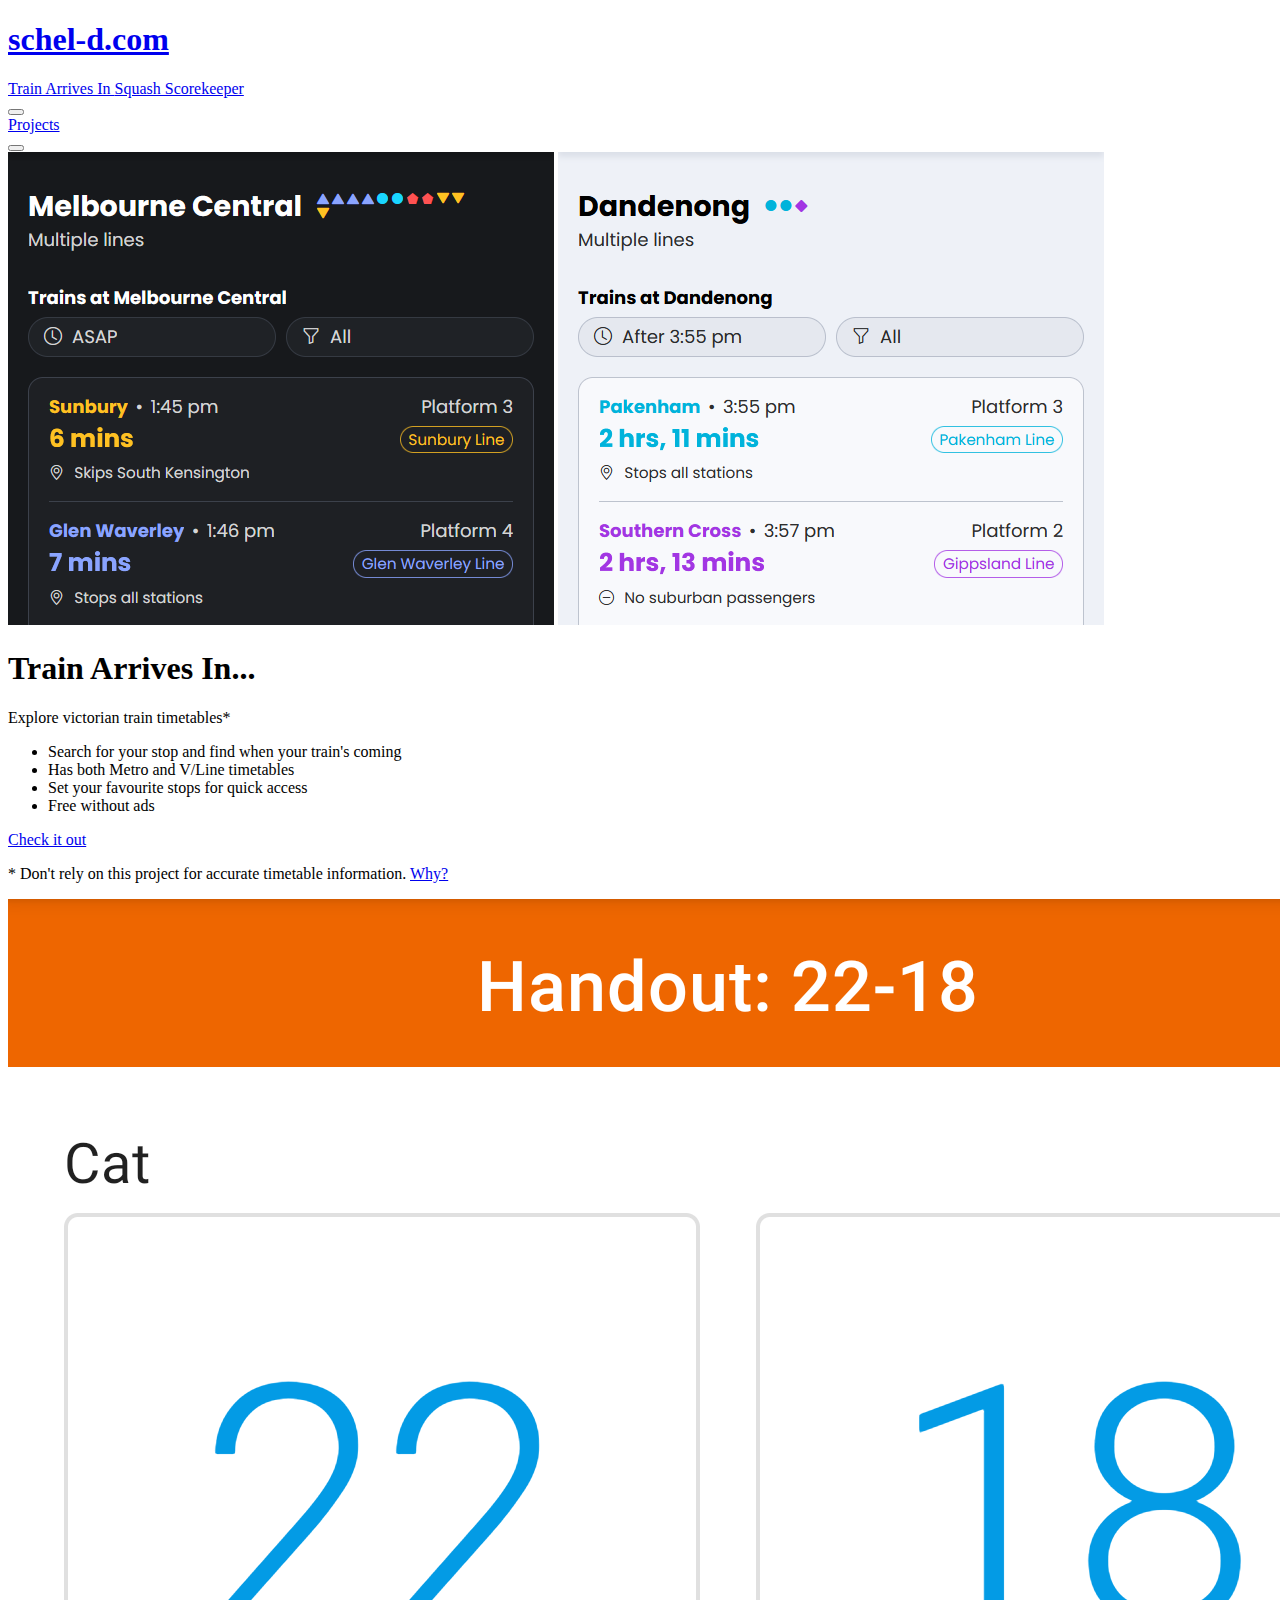
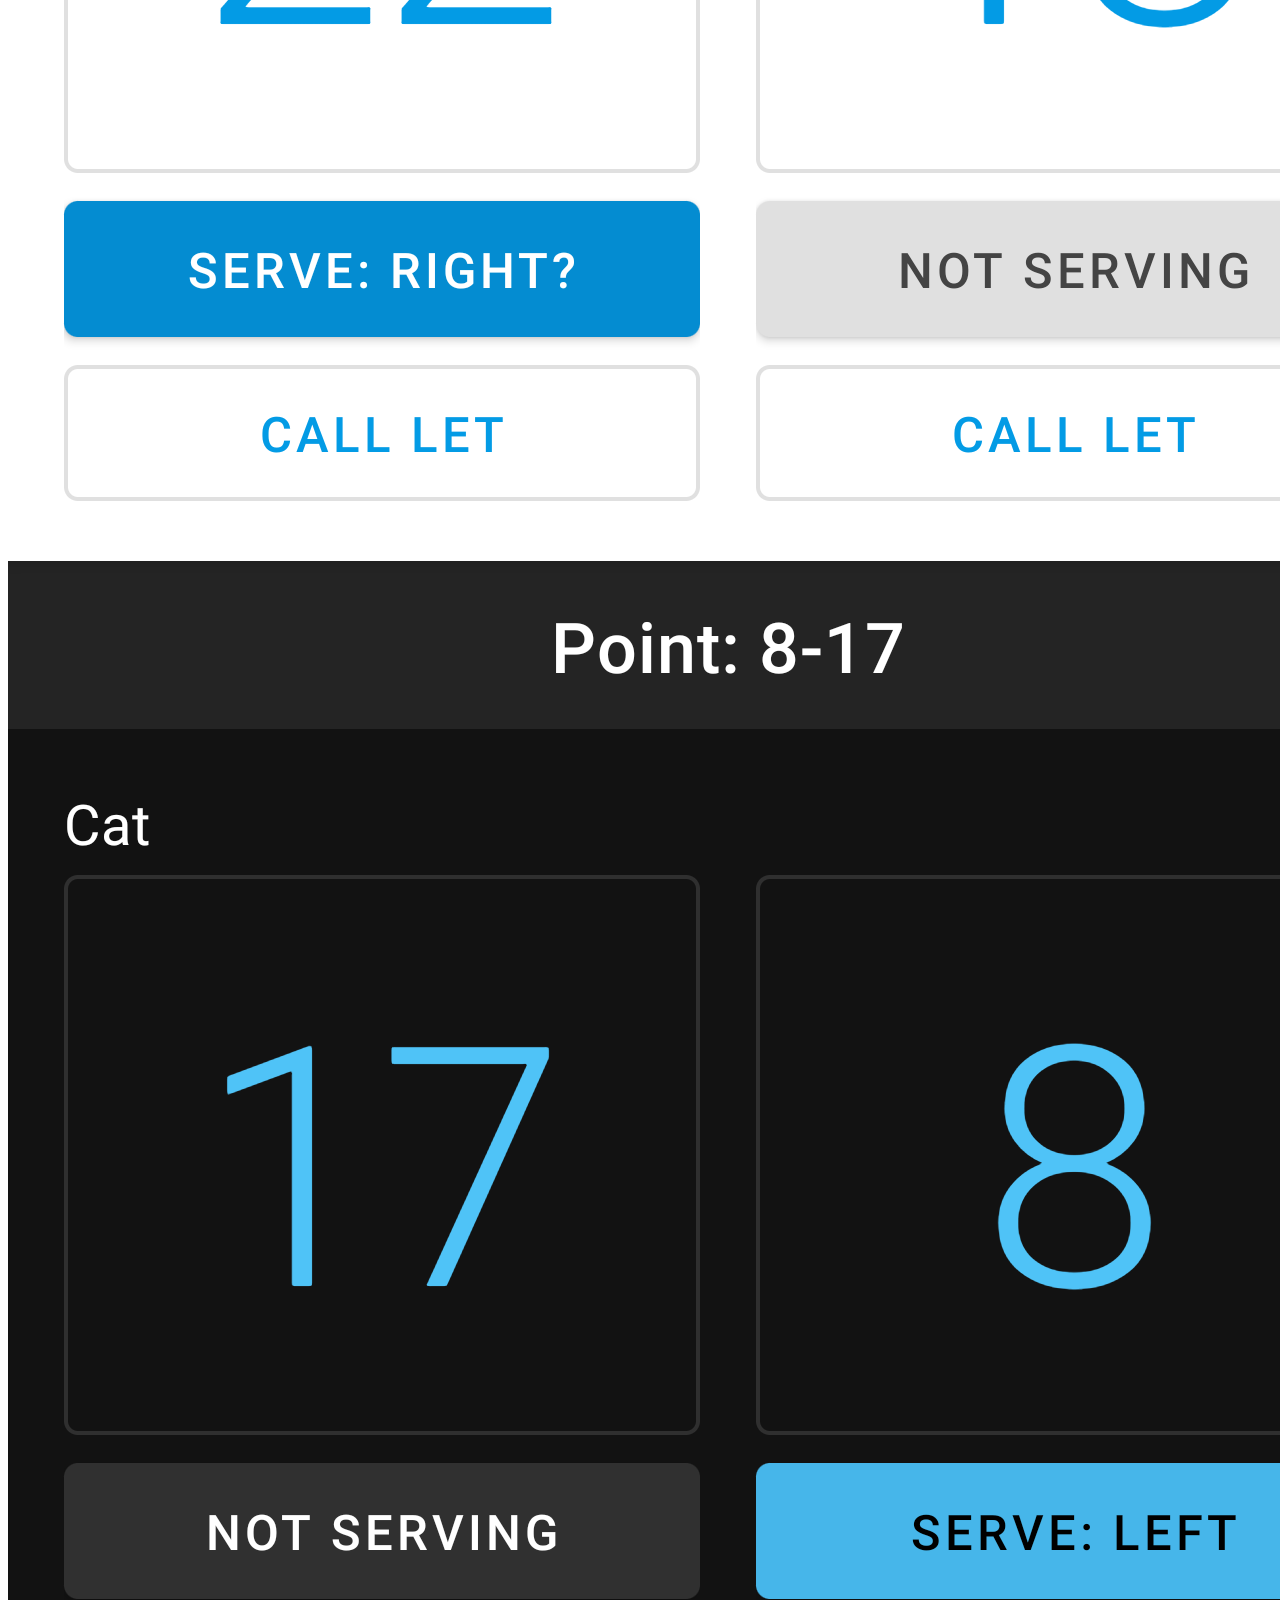
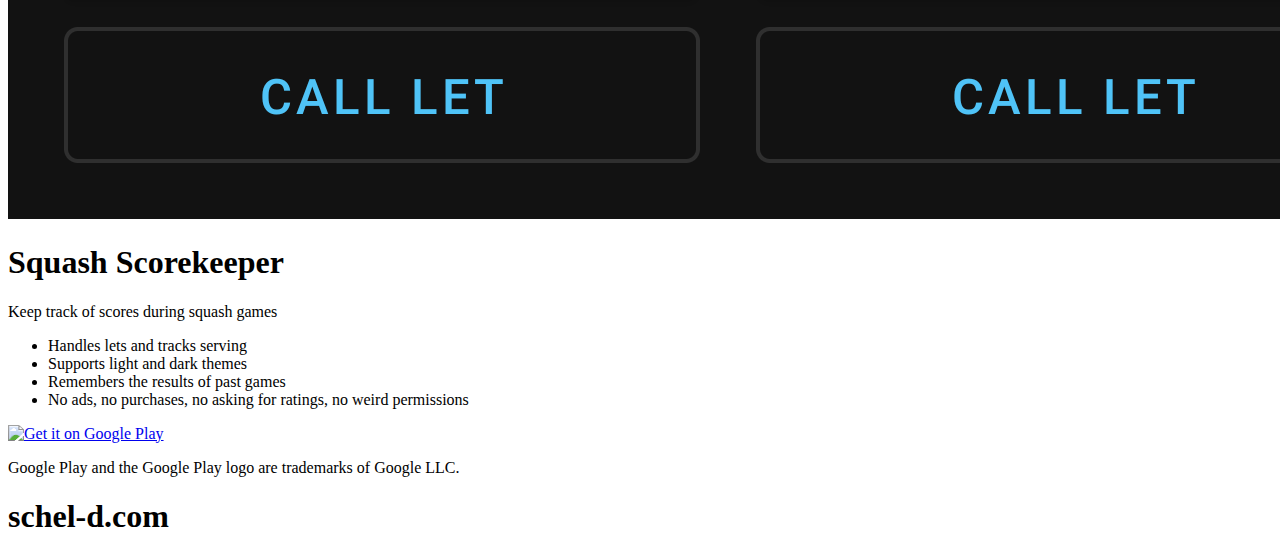
==== index.html @ e8684913 "update meta" ====
<!DOCTYPE html>
<html lang="en">
	<head>
		<meta charset="UTF-8">
		<meta http-equiv="X-UA-Compatible" content="IE=edge">
		<meta name="viewport" content="width=device-width, initial-scale=1.0">
		<title>Home (schel-d)</title>
		<meta name="description" content="My personal projects.">
		<link rel="shortcut icon" href="favicon.ico?" type="image/x-icon">
		<link rel="stylesheet" href="css/index.css">
		<script src="https://code.iconify.design/2/2.1.2/iconify.min.js"></script>
	</head>
	<body>
		<nav class="dark level3 page-centerer">
			<div class="page-centered" id="nav-main">
				<a id="nav-title" href="/">
					<h1>schel-d.com</h1>
				</a>
				<div id="nav-main-large">
					<a href="https://trainarrives.in/" class="nav-link">
						Train Arrives In
					</a>
					<a href="https://play.google.com/store/apps/details?id=com.schel_d.squash&amp;amp;hl=en_US&amp;amp;gl=US&amp;amp;pcampaignid=pcampaignidMKT-Other-global-all-co-prtnr-py-PartBadge-Mar2515-1" class="nav-link">
						Squash Scorekeeper
					</a>
					<!-- <a href="/timetabler" class="nav-link">
						Timetabler
					</a> -->
					<div class="flex-grow"></div>
					<button onclick="window.location.href = 'https:\/\/github.com/schel-d'" class="icon-button nav-link">
						<span class="iconify" data-icon="uil:github"></span>
					</a>
				</div>
				<div id="nav-main-small">
					<a href="/" class="nav-link">
						Projects
					</a>
					<div class="flex-grow"></div>
					<button onclick="window.location.href = 'https:\/\/github.com/schel-d'" class="icon-button nav-link">
						<span class="iconify" data-icon="uil:github"></span>
					</a>
				</div>
			</div>
		</nav>
		<main>
			<section class="dark level1 page-centerer">
				<div class="page-centered project">
					<div class="project-hero">
						<img src="img/melbpt_banner_1.png" alt="Train Arrives In Screenshot">
						<img src="img/melbpt_banner_2.png" alt="Train Arrives In Screenshot">
					</div>
					<h1>Train Arrives In...</h1>
					<p class="subtitle">Explore victorian train timetables*</p>
					<ul>
						<li>Search for your stop and find when your train's coming</li>
						<li>Has both Metro and V/Line timetables</li>
						<li>Set your favourite stops for quick access</li>
						<li>Free without ads</li>
					</ul>
					<div class="project-action">
						<a href="https://trainarrives.in/" class="button color-normal">Check it out</a>
					</div>
					<p class="disclaimer">
						* Don't rely on this project for accurate timetable information. <a href="https://trainarrives.in/about#data-sources">Why?</a>
					</p>
				</div>
			</section>
			<section class="light level1 page-centerer">
				<div class="page-centered project">
					<div class="project-hero">
						<img src="img/squash_banner_1.png" alt="Squash Scorekeeper Screenshot">
						<img src="img/squash_banner_2.png" alt="Squash Scorekeeper Screenshot">
					</div>
					<h1>Squash Scorekeeper</h1>
					<p class="subtitle">Keep track of scores during squash games</p>
					<ul>
						<li>Handles lets and tracks serving</li>
						<li>Supports light and dark themes</li>
						<li>Remembers the results of past games</li>
						<li>No ads, no purchases, no asking for ratings, no weird permissions</li>
					</ul>
					<div class="project-action">
						<a class="play-badge" href="https://play.google.com/store/apps/details?id=com.schel_d.squash&amp;amp;hl=en_US&amp;amp;gl=US&amp;amp;pcampaignid=pcampaignidMKT-Other-global-all-co-prtnr-py-PartBadge-Mar2515-1">
							<img alt="Get it on Google Play" src="https://play.google.com/intl/en_us/badges/static/images/badges/en_badge_web_generic.png">
						</a>
					</div>
					<p class="disclaimer">
						Google Play and the Google Play logo are trademarks of Google LLC.
					</p>
				</div>
			</section>
		</main>
		<footer class="dark level0 page-centerer">
			<div class="page-centered" id="footer-main">
				<h1>schel-d.com</h1>
			</div>
		</footer>
	</body>
</html>
---- css/index.css ----
.card {
  display: flex;
  flex-direction: column;
  align-items: center;
  text-align: center;
  justify-content: center;
}

.card.dark p, .card.dark li {
  color: #ffffffa0;
}
.card.dark h1, .card.dark h2, .card.dark h3, .card.dark h4, .card.dark h5, .card.dark h6 {
  color: #ffffff;
}
.card.dark svg.iconify {
  color: #ffffffc0;
}

.card.light p, .card.light li {
  color: #000000b0;
}
.card.light h1, .card.light h2, .card.light h3, .card.light h4, .card.light h5, .card.light h6 {
  color: #000000;
}
.card.light svg.iconify {
  color: #000000d0;
}

.card.title {
  min-height: 85vh;
  background: radial-gradient(#00000088, #000000ff), url("/img/backgroundTitle.gif");
}
.card.title h1 {
  font-size: min(15vw, 6rem);
  margin: 48px 24px 0px 24px;
  text-shadow: 0px 0px 8px #000000;
  user-select: none;
}
.card.title p.subtitle {
  font-size: 1.3rem;
  margin: 0px 16px 48px 16px;
  text-shadow: 0px 0px 8px #000000;
  user-select: none;
}

.card.project img {
  width: min(100%, 600px);
}
.card.project h1 {
  margin: 48px 24px 0px 24px;
  font-size: 1.5rem;
}
.card.project p.subtitle {
  margin: 0px 24px 0px 24px;
  font-size: 1.3rem;
}
.card.project ul {
  max-width: min(calc(100% - 64px), 600px);
  margin: 16px 24px 0px 40px;
  text-align: start;
  font-size: 1.1rem;
}
.card.project ul li {
  margin-top: 8px;
}
.card.project a.playBadge {
  margin: 16px 16px 32px 16px;
}
.card.project a.playBadge img {
  width: 200px;
}

.card.project.squashScorekeeper {
  background: #e9edf2;
}
.card.project.squashScorekeeper .row {
  display: flex;
  flex-direction: row;
  justify-content: center;
  margin: 48px 0px 0px 16px;
}
.card.project.squashScorekeeper .row img {
  width: min(calc(50% - 24px), 300px);
  margin-right: 16px;
  box-shadow: 0px 8px 16px #abb6d4;
}

.card.footer h1 {
  margin: 24px 16px 0px 16px;
}
.card.footer p.legal {
  margin: 8px 16px 24px 16px;
  font-size: 0.8rem;
}

/*# sourceMappingURL=index.css.map */
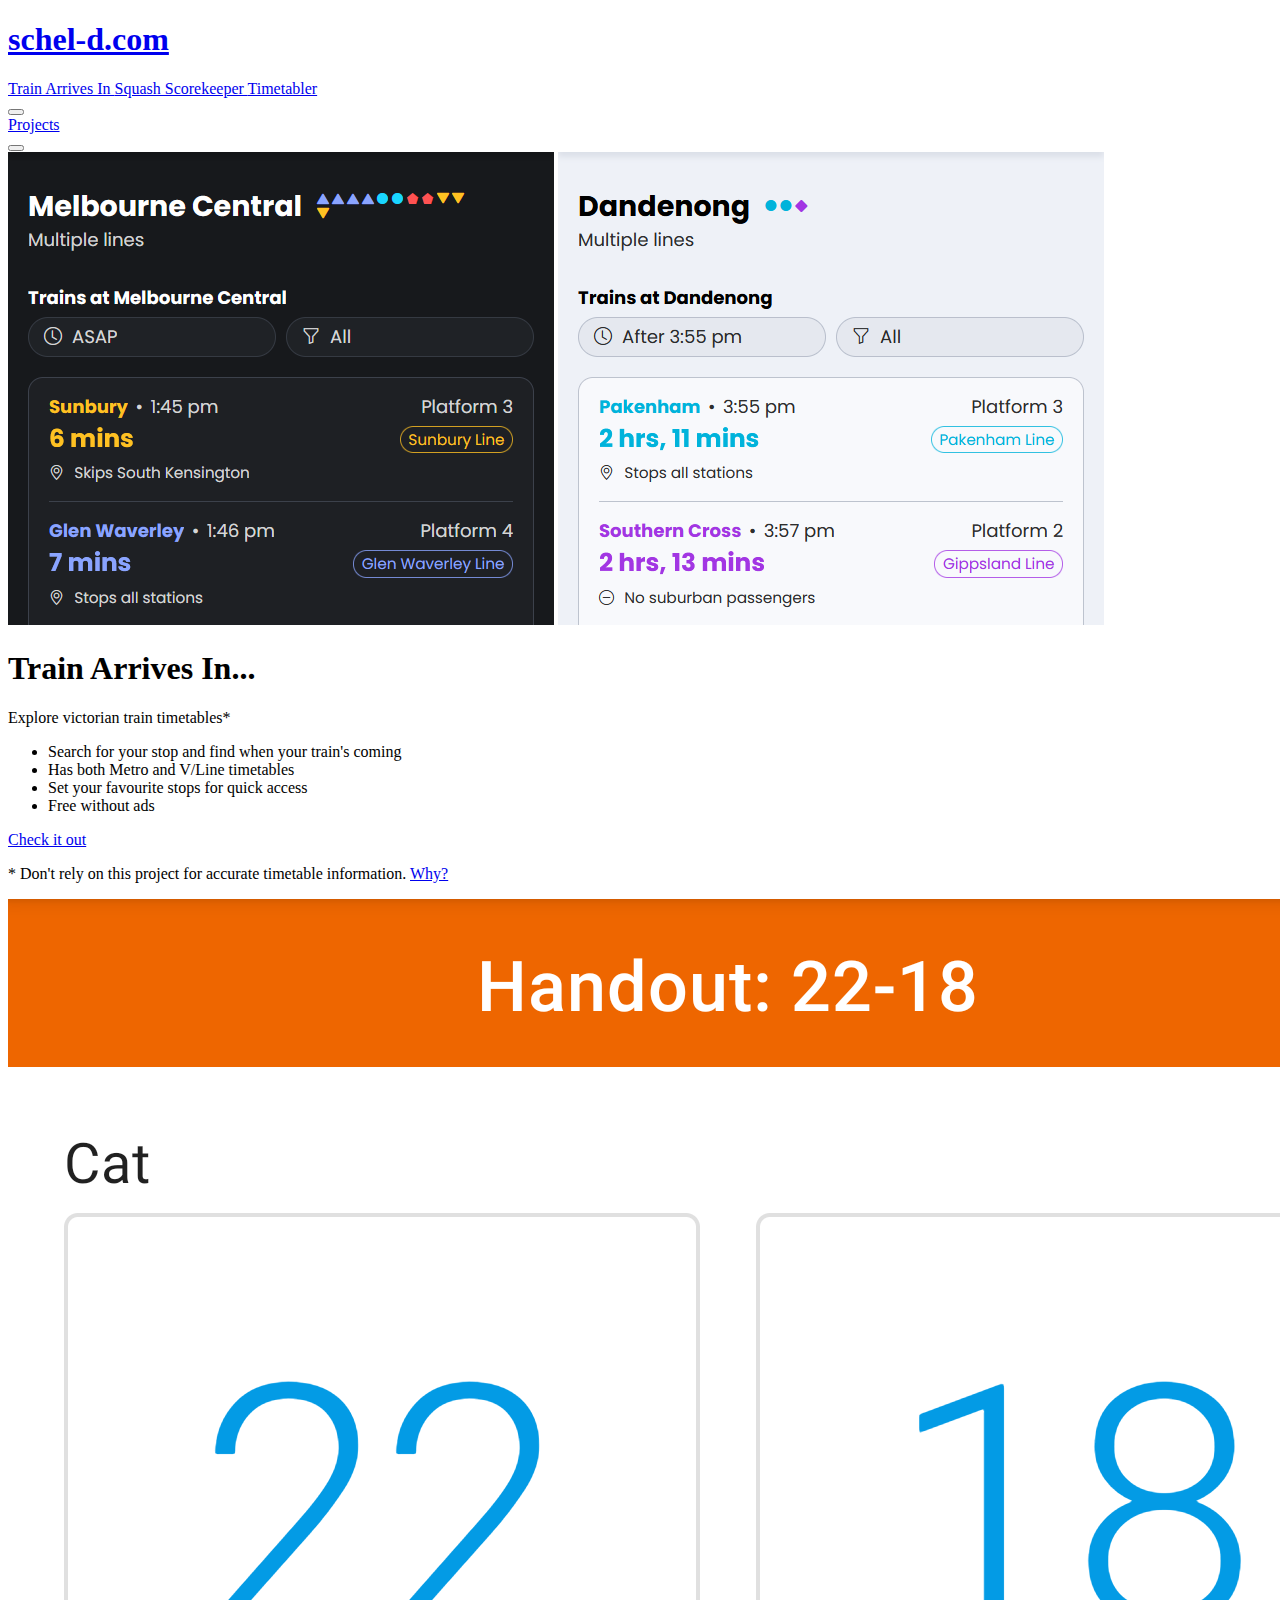
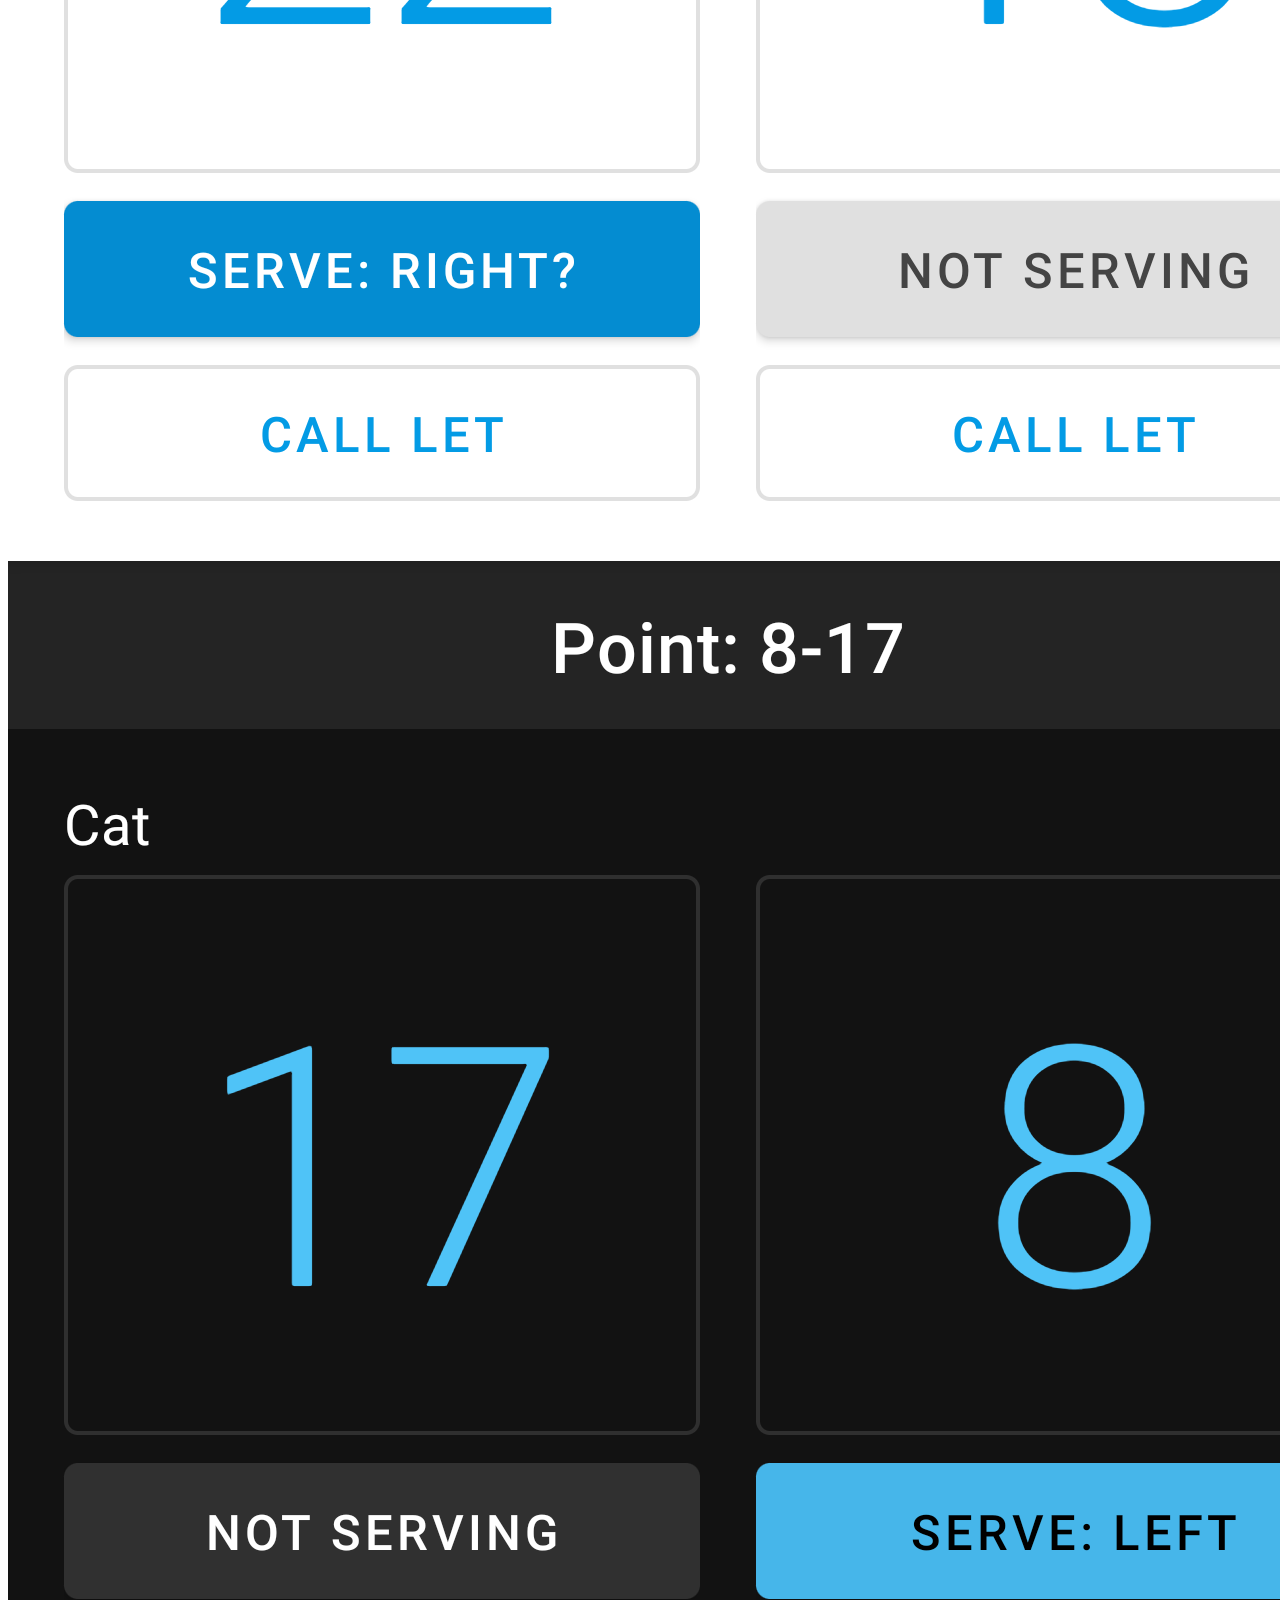
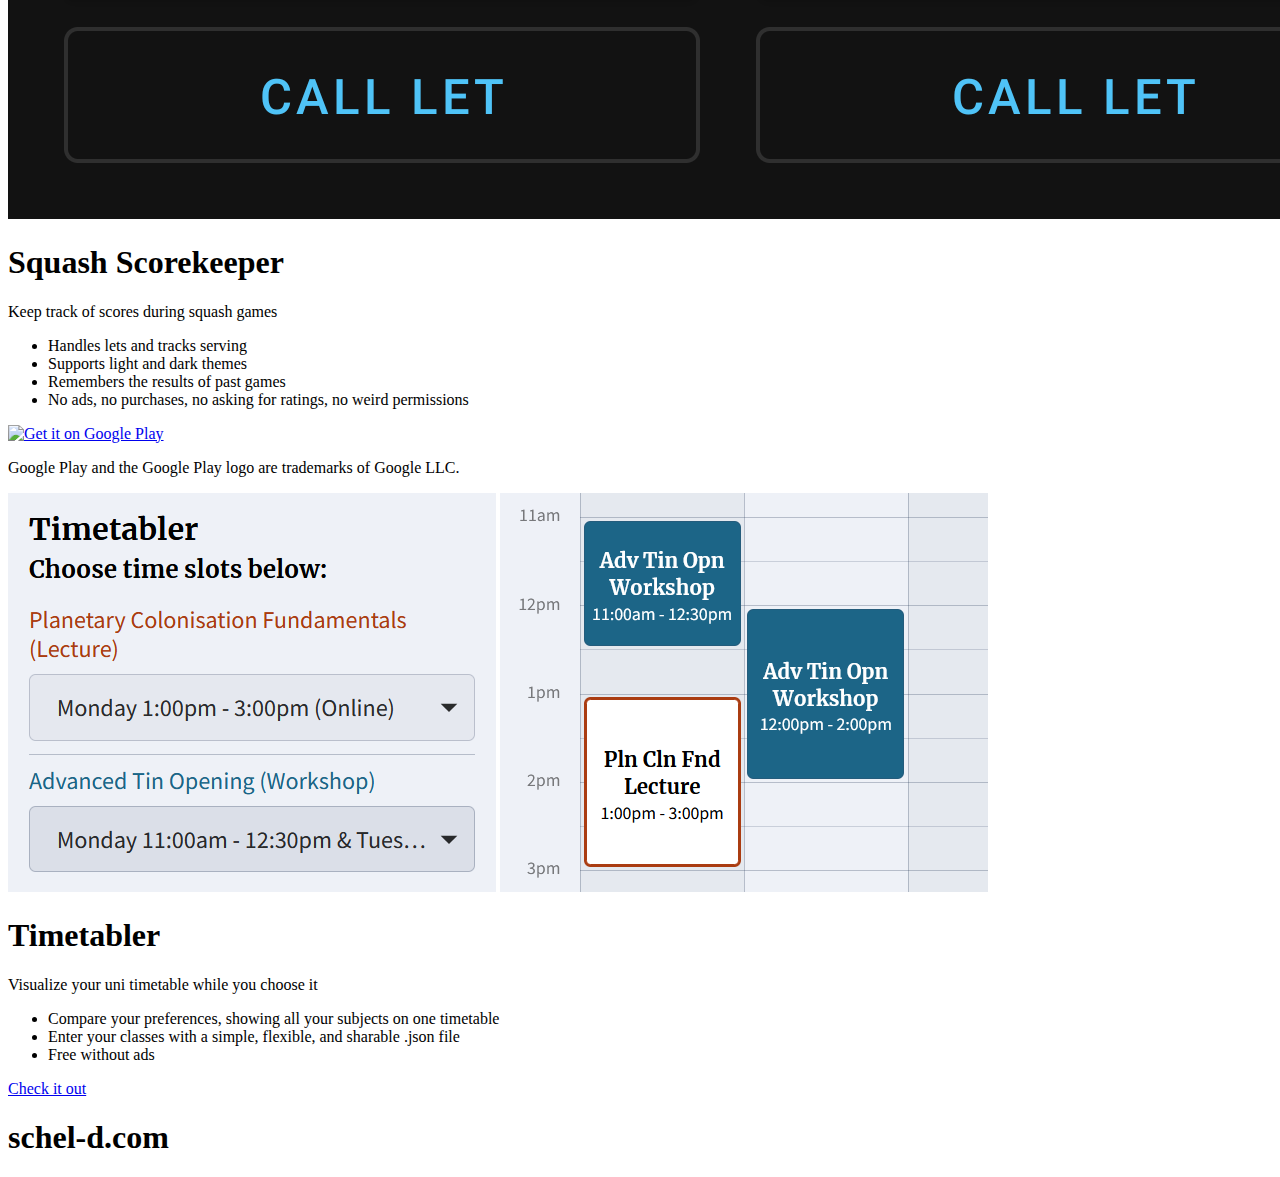
==== commit 88453d04: "links to timetabler" ====
--- a/index.html
+++ b/index.html
@@ -6,8 +6,8 @@
 		<meta name="viewport" content="width=device-width, initial-scale=1.0">
 		<title>Home (schel-d)</title>
 		<meta name="description" content="My personal projects.">
-		<link rel="shortcut icon" href="favicon.ico?" type="image/x-icon">
-		<link rel="stylesheet" href="css/index.css">
+		<link rel="shortcut icon" href="/favicon.ico?" type="image/x-icon">
+		<link rel="stylesheet" href="./css/index.css">
 		<script src="https://code.iconify.design/2/2.1.2/iconify.min.js"></script>
 	</head>
 	<body>
@@ -23,9 +23,9 @@
 					<a href="https://play.google.com/store/apps/details?id=com.schel_d.squash&amp;amp;hl=en_US&amp;amp;gl=US&amp;amp;pcampaignid=pcampaignidMKT-Other-global-all-co-prtnr-py-PartBadge-Mar2515-1" class="nav-link">
 						Squash Scorekeeper
 					</a>
-					<!-- <a href="/timetabler" class="nav-link">
+					<a href="/timetabler" class="nav-link">
 						Timetabler
-					</a> -->
+					</a>
 					<div class="flex-grow"></div>
 					<button onclick="window.location.href = 'https:\/\/github.com/schel-d'" class="icon-button nav-link">
 						<span class="iconify" data-icon="uil:github"></span>
@@ -89,6 +89,25 @@
 					</p>
 				</div>
 			</section>
+			
+			<section class="dark level1 page-centerer">
+				<div class="page-centered project">
+					<div class="project-hero">
+						<img src="img/timetabler_banner_1.png" alt="Timetabler Screenshot">
+						<img src="img/timetabler_banner_2.png" alt="Timetabler Screenshot">
+					</div>
+					<h1>Timetabler</h1>
+					<p class="subtitle">Visualize your uni timetable while you choose it</p>
+					<ul>
+						<li>Compare your preferences, showing all your subjects on one timetable</li>
+						<li>Enter your classes with a simple, flexible, and sharable .json file</li>
+						<li>Free without ads</li>
+					</ul>
+					<div class="project-action">
+						<a href="/timetabler" class="button color-normal">Check it out</a>
+					</div>
+				</div>
+			</section>
 		</main>
 		<footer class="dark level0 page-centerer">
 			<div class="page-centered" id="footer-main">
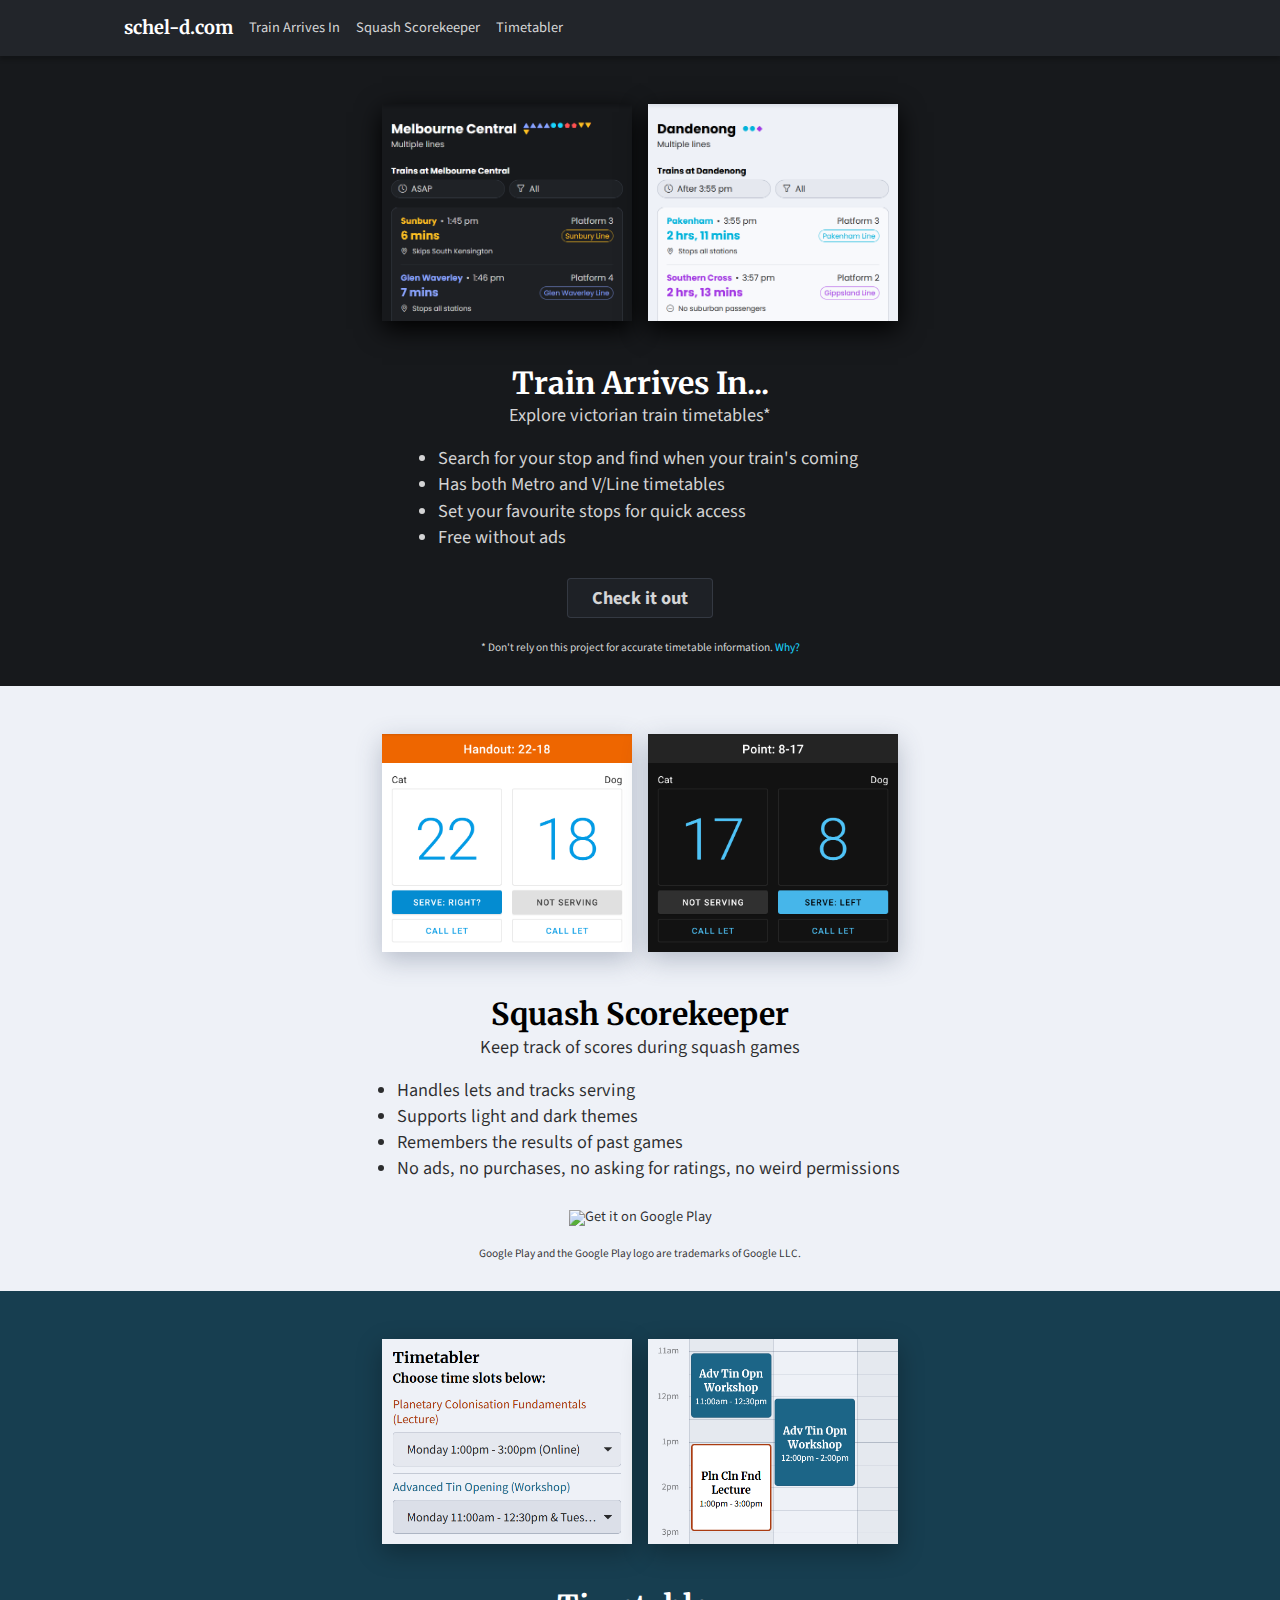
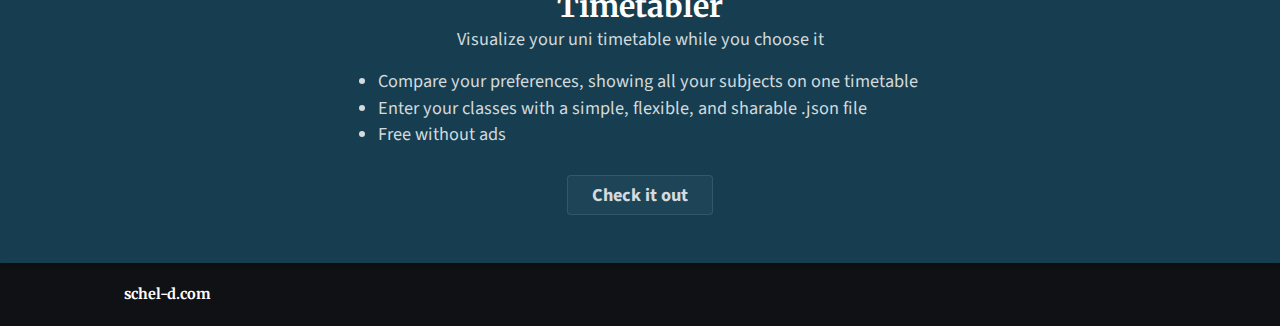
==== commit db1bc45e: "custom bg colors" ====
--- a/index.html
+++ b/index.html
@@ -90,7 +90,7 @@
 				</div>
 			</section>
 			
-			<section class="dark level1 page-centerer">
+			<section class="dark custom-bg page-centerer" style="background-color: #173e50;">
 				<div class="page-centered project">
 					<div class="project-hero">
 						<img src="img/timetabler_banner_1.png" alt="Timetabler Screenshot">
--- a/css/index.css
+++ b/css/index.css
@@ -1,96 +1,989 @@
-.card {
+@import url("https://fonts.googleapis.com/css2?family=Merriweather:wght@400;700&family=Source+Sans+Pro:wght@400;700&display=swap");
+* {
+  box-sizing: border-box;
+  font-family: sans-serif;
+  font-size: 0.95rem;
+}
+
+html, body, div, span, object, iframe, h1, h2, h3, h4, h5, h6, p, blockquote,
+pre, abbr, address, cite, code, del, dfn, em, img, ins, kbd, q, samp, small,
+strong, sub, sup, var, b, i, dl, dt, dd, ol, ul, li, fieldset, form, label,
+legend, table, caption, tbody, tfoot, thead, tr, th, td, article, aside,
+canvas, details, figcaption, figure, footer, header, hgroup, menu, nav,
+section, summary, time, mark, audio, video {
+  margin: 0;
+  padding: 0;
+  border: 0;
+  outline: 0;
+  vertical-align: baseline;
+  background: transparent;
+}
+
+button, input:not([type=checkbox]), select {
+  margin: 0;
+  padding: 0;
+  border-radius: 0;
+  -webkit-appearance: none;
+  -moz-appearance: none;
+}
+
+body {
+  line-height: 1;
+}
+
+article, aside, details, figcaption, figure, footer, header, hgroup, menu,
+nav, section {
+  display: block;
+}
+
+nav ul {
+  list-style: none;
+}
+
+blockquote, q {
+  quotes: none;
+}
+
+blockquote:before, blockquote:after, q:before, q:after {
+  content: "";
+  content: none;
+}
+
+a {
+  margin: 0;
+  padding: 0;
+  font-size: 100%;
+  vertical-align: baseline;
+  background: transparent;
+}
+
+ins {
+  background-color: transparent;
+  text-decoration: none;
+}
+
+mark {
+  background-color: transparent;
+  font-style: italic;
+  font-weight: bold;
+}
+
+del {
+  text-decoration: line-through;
+}
+
+abbr[title], dfn[title] {
+  border-bottom: 1px dotted;
+  cursor: help;
+}
+
+table {
+  border-collapse: collapse;
+  border-spacing: 0;
+}
+
+hr {
+  display: block;
+  height: 1px;
+  border: 0;
+  border-top: 1px solid #70707070;
+  margin: 1rem 0;
+  padding: 0;
+}
+
+input, select {
+  vertical-align: middle;
+}
+
+input[type=text]::-ms-clear {
+  display: none;
+  width: 0;
+  height: 0;
+}
+
+input[type=text]::-ms-reveal {
+  display: none;
+  width: 0;
+  height: 0;
+}
+
+input[type=search]::-webkit-search-decoration,
+input[type=search]::-webkit-search-cancel-button,
+input[type=search]::-webkit-search-results-button,
+input[type=search]::-webkit-search-results-decoration {
+  display: none;
+}
+
+body.light {
+  background-color: #dee3ed;
+}
+
+body.dark {
+  background-color: #101114;
+}
+
+.light.level0, .light .level0 {
+  background-color: #dee3ed;
+}
+
+.light.level1, .light .level1 {
+  background-color: #eef1f7;
+}
+
+.light.level2, .light .level2 {
+  background-color: #f8f9fc;
+}
+
+.light.level3, .light .level3 {
+  background-color: white;
+}
+
+.dark.level0, .dark .level0 {
+  background-color: #101114;
+}
+
+.dark.level1, .dark .level1 {
+  background-color: #17191c;
+}
+
+.dark.level2, .dark .level2 {
+  background-color: #1e2024;
+}
+
+.dark.level3, .dark .level3 {
+  background-color: #22252a;
+}
+
+.light .border {
+  border: 1px solid rgba(54, 69, 99, 0.3);
+}
+.light .border-top {
+  border-top: 1px solid rgba(54, 69, 99, 0.3);
+}
+.light .border-accent {
+  border: 1px solid #00B3DA;
+}
+.light .border-error {
+  border: 1px solid #DC0F0F;
+}
+.light .vertical-separators > :not(:last-child):not(.no-vertical-separators) {
+  border-bottom: 1px solid rgba(54, 69, 99, 0.3);
+}
+.light .horizontal-separators > :not(:last-child):not(.no-horizontal-separators) {
+  border-right: 1px solid rgba(54, 69, 99, 0.3);
+}
+.light .dark-only {
+  display: none;
+}
+
+.dark .border {
+  border: 1px solid rgba(179, 196, 230, 0.2);
+}
+.dark .border-top {
+  border-top: 1px solid rgba(179, 196, 230, 0.2);
+}
+.dark .border-accent {
+  border: 1px solid #19D6FF;
+}
+.dark .border-error {
+  border: 1px solid #FF5252;
+}
+.dark .vertical-separators > :not(:last-child):not(.no-vertical-separators) {
+  border-bottom: 1px solid rgba(179, 196, 230, 0.2);
+}
+.dark .horizontal-separators > :not(:last-child):not(.no-horizontal-separators) {
+  border-right: 1px solid rgba(179, 196, 230, 0.2);
+}
+.dark .light-only {
+  display: none;
+}
+
+.gone {
+  display: none;
+}
+
+.row {
+  flex-direction: row;
+  align-items: center;
+}
+
+.flex-grow {
+  flex-grow: 1;
+  flex-direction: inherit;
+}
+
+.flip-180 {
+  transform: rotate(180deg);
+}
+
+* {
+  font-family: "Source Sans Pro", sans-serif;
+}
+
+h1, h2, h3, h4, h5, h6 {
+  font-family: "Merriweather", sans-serif;
+}
+
+code {
+  font-family: monospace;
+  padding: 2px 4px;
+  margin: -2px 0px;
+}
+
+p, th, td, button, input {
+  line-height: 1.5em;
+}
+p::before, p::after, th::before, th::after, td::before, td::after, button::before, button::after, input::before, input::after {
+  content: "";
+  margin-top: -0.25em;
+  height: 0;
+  display: block;
+}
+
+h1, h2, h3, h4, h5, h6 {
+  line-height: 1.5em;
+}
+h1::before, h1::after, h2::before, h2::after, h3::before, h3::after, h4::before, h4::after, h5::before, h5::after, h6::before, h6::after {
+  content: "";
+  margin-top: -0.25em;
+  height: 0;
+  display: block;
+}
+
+a {
+  text-decoration: none;
+}
+
+a:hover {
+  text-decoration: underline;
+}
+
+b {
+  font-family: inherit;
+  font-weight: bold;
+}
+
+span.error, p.error {
+  font-family: inherit;
+  font-weight: inherit;
+}
+
+span.strikethrough, p.strikethrough {
+  font-family: inherit;
+  font-weight: inherit;
+  text-decoration: line-through;
+}
+
+.no-select {
+  -webkit-touch-callout: none;
+  -webkit-user-select: none;
+  -khtml-user-select: none;
+  -moz-user-select: none;
+  -ms-user-select: none;
+  user-select: none;
+}
+
+.light * {
+  color: #000000d0;
+}
+.light em, .light b {
+  color: inherit;
+}
+.light h1, .light h2, .light h3, .light h4, .light h5, .light h6 {
+  color: #000000ff;
+}
+.light code {
+  background-color: rgba(54, 69, 99, 0.1);
+}
+.light a, .light a i {
+  color: #00B3DA;
+}
+.light .color-accent {
+  color: #00B3DA;
+}
+.light .color-strong {
+  color: #000000ff;
+}
+.light .color-weak {
+  color: #00000080;
+}
+.light .color-normal {
+  color: #000000d0;
+}
+.light .error span, .light .error p, .light .error i, .light span.error, .light p.error, .light i.error {
+  color: #DC0F0F;
+}
+
+.dark * {
+  color: #ffffffd0;
+}
+.dark em, .dark b {
+  color: inherit;
+}
+.dark h1, .dark h2, .dark h3, .dark h4, .dark h5, .dark h6 {
+  color: #ffffffff;
+}
+.dark code {
+  background-color: rgba(179, 196, 230, 0.08);
+}
+.dark a, .dark a i {
+  color: #19D6FF;
+}
+.dark .color-accent {
+  color: #19D6FF;
+}
+.dark .color-strong {
+  color: #ffffffff;
+}
+.dark .color-weak {
+  color: #ffffff80;
+}
+.dark .color-normal {
+  color: #ffffffd0;
+}
+.dark .error span, .dark .error p, .dark .error i, .dark span.error, .dark p.error, .dark i.error {
+  color: #FF5252;
+}
+
+button, input[type=button], input[type=submit], input[type=reset], a.button {
+  height: 40px;
+  padding: 0px 12px;
   display: flex;
   flex-direction: column;
-  align-items: center;
-  text-align: center;
   justify-content: center;
-}
-
-.card.dark p, .card.dark li {
-  color: #ffffffa0;
-}
-.card.dark h1, .card.dark h2, .card.dark h3, .card.dark h4, .card.dark h5, .card.dark h6 {
-  color: #ffffff;
-}
-.card.dark svg.iconify {
-  color: #ffffffc0;
-}
-
-.card.light p, .card.light li {
-  color: #000000b0;
-}
-.card.light h1, .card.light h2, .card.light h3, .card.light h4, .card.light h5, .card.light h6 {
-  color: #000000;
-}
-.card.light svg.iconify {
-  color: #000000d0;
-}
-
-.card.title {
-  min-height: 85vh;
-  background: radial-gradient(#00000088, #000000ff), url("/img/backgroundTitle.gif");
-}
-.card.title h1 {
-  font-size: min(15vw, 6rem);
-  margin: 48px 24px 0px 24px;
-  text-shadow: 0px 0px 8px #000000;
-  user-select: none;
-}
-.card.title p.subtitle {
-  font-size: 1.3rem;
-  margin: 0px 16px 48px 16px;
-  text-shadow: 0px 0px 8px #000000;
-  user-select: none;
-}
-
-.card.project img {
-  width: min(100%, 600px);
-}
-.card.project h1 {
-  margin: 48px 24px 0px 24px;
-  font-size: 1.5rem;
-}
-.card.project p.subtitle {
-  margin: 0px 24px 0px 24px;
-  font-size: 1.3rem;
-}
-.card.project ul {
-  max-width: min(calc(100% - 64px), 600px);
-  margin: 16px 24px 0px 40px;
-  text-align: start;
-  font-size: 1.1rem;
-}
-.card.project ul li {
-  margin-top: 8px;
-}
-.card.project a.playBadge {
-  margin: 16px 16px 32px 16px;
-}
-.card.project a.playBadge img {
-  width: 200px;
-}
-
-.card.project.squashScorekeeper {
-  background: #e9edf2;
-}
-.card.project.squashScorekeeper .row {
+  align-items: center;
+  border-radius: 4px;
+  outline: none;
+  font-size: 0.95rem;
+}
+
+a.button {
+  text-decoration: none;
+}
+
+.light button, .light input[type=button], .light input[type=submit], .light input[type=reset], .light a.button {
+  background-color: rgba(54, 69, 99, 0.05);
+  border: 1px solid rgba(54, 69, 99, 0.25);
+}
+.light button:hover, .light input[type=button]:hover, .light input[type=submit]:hover, .light input[type=reset]:hover, .light a.button:hover {
+  background-color: rgba(54, 69, 99, 0.1);
+  border: 1px solid rgba(54, 69, 99, 0.3);
+}
+.light button:active, .light input[type=button]:active, .light input[type=submit]:active, .light input[type=reset]:active, .light a.button:active {
+  background-color: rgba(54, 69, 99, 0.15);
+  border: 1px solid rgba(54, 69, 99, 0.35);
+}
+.light button:disabled, .light button[disabled], .light input[type=button]:disabled, .light input[type=button][disabled], .light input[type=submit]:disabled, .light input[type=submit][disabled], .light input[type=reset]:disabled, .light input[type=reset][disabled], .light a.button:disabled, .light a.button[disabled] {
+  background-color: transparent;
+  opacity: 0.5;
+  border: 1px solid rgba(54, 69, 99, 0.25);
+}
+.light button.selected, .light input[type=button].selected, .light input[type=submit].selected, .light input[type=reset].selected, .light a.button.selected {
+  border: 2px solid #00B3DA;
+}
+
+.dark button, .dark input[type=button], .dark input[type=submit], .dark input[type=reset], .dark a.button {
+  background-color: rgba(179, 196, 230, 0.05);
+  border: 1px solid rgba(179, 196, 230, 0.15);
+}
+.dark button:hover, .dark input[type=button]:hover, .dark input[type=submit]:hover, .dark input[type=reset]:hover, .dark a.button:hover {
+  background-color: rgba(179, 196, 230, 0.08);
+  border: 1px solid rgba(179, 196, 230, 0.18);
+}
+.dark button:active, .dark input[type=button]:active, .dark input[type=submit]:active, .dark input[type=reset]:active, .dark a.button:active {
+  background-color: rgba(179, 196, 230, 0.11);
+  border: 1px solid rgba(179, 196, 230, 0.21);
+}
+.dark button:disabled, .dark button[disabled], .dark input[type=button]:disabled, .dark input[type=button][disabled], .dark input[type=submit]:disabled, .dark input[type=submit][disabled], .dark input[type=reset]:disabled, .dark input[type=reset][disabled], .dark a.button:disabled, .dark a.button[disabled] {
+  background-color: transparent;
+  opacity: 0.5;
+  border: 1px solid rgba(179, 196, 230, 0.15);
+}
+.dark button.selected, .dark input[type=button].selected, .dark input[type=submit].selected, .dark input[type=reset].selected, .dark a.button.selected {
+  border: 2px solid #19D6FF;
+}
+
+button.icon-button, input.icon-button[type=button], input.icon-button[type=submit], input.icon-button[type=reset] {
+  height: 40px;
+  width: 40px;
+  padding: 0;
+  display: flex;
+  flex-direction: column;
+  justify-content: center;
+  align-items: center;
+  border-radius: 12px;
+  outline: none;
+}
+button.icon-button i, input.icon-button[type=button] i, input.icon-button[type=submit] i, input.icon-button[type=reset] i {
+  font-size: 1.2rem;
+}
+
+.light button.icon-button, .light input.icon-button[type=button], .light input.icon-button[type=submit], .light input.icon-button[type=reset] {
+  background-color: transparent;
+  border: none;
+}
+.light button.icon-button:hover, .light input.icon-button[type=button]:hover, .light input.icon-button[type=submit]:hover, .light input.icon-button[type=reset]:hover {
+  background-color: rgba(54, 69, 99, 0.1);
+  border: none;
+}
+.light button.icon-button:active, .light input.icon-button[type=button]:active, .light input.icon-button[type=submit]:active, .light input.icon-button[type=reset]:active {
+  background-color: rgba(54, 69, 99, 0.15);
+  border: none;
+}
+.light button.icon-button:disabled, .light button.icon-button[disabled], .light input.icon-button[type=button]:disabled, .light input.icon-button[type=button][disabled], .light input.icon-button[type=submit]:disabled, .light input.icon-button[type=submit][disabled], .light input.icon-button[type=reset]:disabled, .light input.icon-button[type=reset][disabled] {
+  opacity: 0.5;
+  background-color: transparent;
+  border: none;
+}
+
+.dark button.icon-button, .dark input.icon-button[type=button], .dark input.icon-button[type=submit], .dark input.icon-button[type=reset] {
+  background-color: transparent;
+  border: none;
+}
+.dark button.icon-button:hover, .dark input.icon-button[type=button]:hover, .dark input.icon-button[type=submit]:hover, .dark input.icon-button[type=reset]:hover {
+  background-color: rgba(179, 196, 230, 0.08);
+  border: none;
+}
+.dark button.icon-button:active, .dark input.icon-button[type=button]:active, .dark input.icon-button[type=submit]:active, .dark input.icon-button[type=reset]:active {
+  background-color: rgba(179, 196, 230, 0.11);
+  border: none;
+}
+.dark button.icon-button:disabled, .dark button.icon-button[disabled], .dark input.icon-button[type=button]:disabled, .dark input.icon-button[type=button][disabled], .dark input.icon-button[type=submit]:disabled, .dark input.icon-button[type=submit][disabled], .dark input.icon-button[type=reset]:disabled, .dark input.icon-button[type=reset][disabled] {
+  opacity: 0.5;
+  background-color: transparent;
+  border: none;
+}
+
+button.subtle, input.subtle[type=button], input.subtle[type=submit], input.subtle[type=reset], a.button-subtle {
+  height: 40px;
+  padding: 0px 12px;
+  display: flex;
+  flex-direction: column;
+  justify-content: center;
+  align-items: center;
+  border-radius: 4px;
+  outline: none;
+}
+button.subtle i, input.subtle[type=button] i, input.subtle[type=submit] i, input.subtle[type=reset] i, a.button-subtle i {
+  font-size: 1.2rem;
+}
+
+.light button.subtle, .light input.subtle[type=button], .light input.subtle[type=submit], .light input.subtle[type=reset], .light a.button-subtle {
+  background-color: transparent;
+  border: none;
+}
+.light button.subtle:hover, .light input.subtle[type=button]:hover, .light input.subtle[type=submit]:hover, .light input.subtle[type=reset]:hover, .light a.button-subtle:hover {
+  background-color: rgba(54, 69, 99, 0.1);
+  border: none;
+}
+.light button.subtle:active, .light input.subtle[type=button]:active, .light input.subtle[type=submit]:active, .light input.subtle[type=reset]:active, .light a.button-subtle:active {
+  background-color: rgba(54, 69, 99, 0.15);
+  border: none;
+}
+.light button.subtle:disabled, .light button.subtle[disabled], .light input.subtle[type=button]:disabled, .light input.subtle[type=button][disabled], .light input.subtle[type=submit]:disabled, .light input.subtle[type=submit][disabled], .light input.subtle[type=reset]:disabled, .light input.subtle[type=reset][disabled], .light a.button-subtle:disabled, .light a.button-subtle[disabled] {
+  opacity: 0.5;
+  background-color: transparent;
+  border: none;
+}
+
+.dark button.subtle, .dark input.subtle[type=button], .dark input.subtle[type=submit], .dark input.subtle[type=reset], .dark a.button-subtle {
+  background-color: transparent;
+  border: none;
+}
+.dark button.subtle:hover, .dark input.subtle[type=button]:hover, .dark input.subtle[type=submit]:hover, .dark input.subtle[type=reset]:hover, .dark a.button-subtle:hover {
+  background-color: rgba(179, 196, 230, 0.08);
+  border: none;
+}
+.dark button.subtle:active, .dark input.subtle[type=button]:active, .dark input.subtle[type=submit]:active, .dark input.subtle[type=reset]:active, .dark a.button-subtle:active {
+  background-color: rgba(179, 196, 230, 0.11);
+  border: none;
+}
+.dark button.subtle:disabled, .dark button.subtle[disabled], .dark input.subtle[type=button]:disabled, .dark input.subtle[type=button][disabled], .dark input.subtle[type=submit]:disabled, .dark input.subtle[type=submit][disabled], .dark input.subtle[type=reset]:disabled, .dark input.subtle[type=reset][disabled], .dark a.button-subtle:disabled, .dark a.button-subtle[disabled] {
+  opacity: 0.5;
+  background-color: transparent;
+  border: none;
+}
+
+input[type=text], input[type=password], input[type=search], input[type=url], input[type=date], input[type=datetime-local], input[type=email], input[type=month], input[type=number], input[type=tel], input[type=time], input[type=week], textarea {
+  display: flex;
+  flex-direction: column;
+  justify-content: center;
+  align-items: center;
+  border-radius: 4px;
+  outline: none;
+  font-size: 0.95rem;
+  padding: 0px 10px;
+}
+
+input[type=text], input[type=password], input[type=search], input[type=url], input[type=date], input[type=datetime-local], input[type=email], input[type=month], input[type=number], input[type=tel], input[type=time], input[type=week] {
+  height: 40px;
+}
+
+input[type=date], input[type=datetime-local] {
+  flex-direction: row;
+}
+
+textarea {
+  padding: 10px 12px;
+}
+
+input[type=number] {
+  padding-right: 6px;
+}
+
+input[type=color] {
+  background-color: transparent;
+  border: none;
+  outline: none;
+  width: 40px;
+  height: 40px;
+}
+
+.light input[type=text], .light input[type=password], .light input[type=search], .light input[type=url], .light input[type=date], .light input[type=datetime-local], .light input[type=email], .light input[type=month], .light input[type=number], .light input[type=tel], .light input[type=time], .light input[type=week], .light textarea {
+  background-color: transparent;
+  border: 1px solid rgba(54, 69, 99, 0.3);
+}
+.light input[type=text]:hover, .light input[type=password]:hover, .light input[type=search]:hover, .light input[type=url]:hover, .light input[type=date]:hover, .light input[type=datetime-local]:hover, .light input[type=email]:hover, .light input[type=month]:hover, .light input[type=number]:hover, .light input[type=tel]:hover, .light input[type=time]:hover, .light input[type=week]:hover, .light textarea:hover {
+  border: 1px solid rgba(54, 69, 99, 0.45);
+}
+.light input[type=text]:focus, .light input[type=password]:focus, .light input[type=search]:focus, .light input[type=url]:focus, .light input[type=date]:focus, .light input[type=datetime-local]:focus, .light input[type=email]:focus, .light input[type=month]:focus, .light input[type=number]:focus, .light input[type=tel]:focus, .light input[type=time]:focus, .light input[type=week]:focus, .light textarea:focus {
+  border: 1px solid #00B3DA;
+  box-shadow: 0px 1px 2px rgba(0, 179, 218, 0.3);
+}
+.light input[type=text]:disabled, .light input[type=text][disabled], .light input[type=password]:disabled, .light input[type=password][disabled], .light input[type=search]:disabled, .light input[type=search][disabled], .light input[type=url]:disabled, .light input[type=url][disabled], .light input[type=date]:disabled, .light input[type=date][disabled], .light input[type=datetime-local]:disabled, .light input[type=datetime-local][disabled], .light input[type=email]:disabled, .light input[type=email][disabled], .light input[type=month]:disabled, .light input[type=month][disabled], .light input[type=number]:disabled, .light input[type=number][disabled], .light input[type=tel]:disabled, .light input[type=tel][disabled], .light input[type=time]:disabled, .light input[type=time][disabled], .light input[type=week]:disabled, .light input[type=week][disabled], .light textarea:disabled, .light textarea[disabled] {
+  opacity: 0.5;
+  background-color: transparent;
+}
+.light ::placeholder {
+  color: #00000080;
+  opacity: 1;
+}
+
+.dark input[type=text], .dark input[type=password], .dark input[type=search], .dark input[type=url], .dark input[type=date], .dark input[type=datetime-local], .dark input[type=email], .dark input[type=month], .dark input[type=number], .dark input[type=tel], .dark input[type=time], .dark input[type=week], .dark textarea {
+  background-color: transparent;
+  border: 1px solid rgba(179, 196, 230, 0.2);
+}
+.dark input[type=text]:hover, .dark input[type=password]:hover, .dark input[type=search]:hover, .dark input[type=url]:hover, .dark input[type=date]:hover, .dark input[type=datetime-local]:hover, .dark input[type=email]:hover, .dark input[type=month]:hover, .dark input[type=number]:hover, .dark input[type=tel]:hover, .dark input[type=time]:hover, .dark input[type=week]:hover, .dark textarea:hover {
+  border: 1px solid rgba(179, 196, 230, 0.3);
+}
+.dark input[type=text]:focus, .dark input[type=password]:focus, .dark input[type=search]:focus, .dark input[type=url]:focus, .dark input[type=date]:focus, .dark input[type=datetime-local]:focus, .dark input[type=email]:focus, .dark input[type=month]:focus, .dark input[type=number]:focus, .dark input[type=tel]:focus, .dark input[type=time]:focus, .dark input[type=week]:focus, .dark textarea:focus {
+  border: 1px solid #19D6FF;
+  box-shadow: 0px 1px 2px rgba(25, 214, 255, 0.5);
+}
+.dark input[type=text]:disabled, .dark input[type=text][disabled], .dark input[type=password]:disabled, .dark input[type=password][disabled], .dark input[type=search]:disabled, .dark input[type=search][disabled], .dark input[type=url]:disabled, .dark input[type=url][disabled], .dark input[type=date]:disabled, .dark input[type=date][disabled], .dark input[type=datetime-local]:disabled, .dark input[type=datetime-local][disabled], .dark input[type=email]:disabled, .dark input[type=email][disabled], .dark input[type=month]:disabled, .dark input[type=month][disabled], .dark input[type=number]:disabled, .dark input[type=number][disabled], .dark input[type=tel]:disabled, .dark input[type=tel][disabled], .dark input[type=time]:disabled, .dark input[type=time][disabled], .dark input[type=week]:disabled, .dark input[type=week][disabled], .dark textarea:disabled, .dark textarea[disabled] {
+  opacity: 0.5;
+  background-color: transparent;
+}
+.dark ::placeholder {
+  color: #ffffff80;
+  opacity: 1;
+}
+
+.dialog-overlay {
+  position: fixed;
+  z-index: 99999;
+  pointer-events: all;
+  left: 0;
+  top: 0;
+  width: 100%;
+  height: 100%;
+  align-items: center;
+  justify-content: center;
+}
+.dialog-overlay #dialog {
+  min-width: 300px;
+  min-height: 64px;
+  padding: 24px;
+  overflow: auto;
+  position: relative;
+  margin: 16px;
+}
+.dialog-overlay #dialog button#dialog-close-button {
+  border-radius: 12px;
+  position: absolute;
+  left: calc(100% - 52px);
+  top: 12px;
+}
+
+.dark .dialog-overlay {
+  background-color: rgba(0, 0, 0, 0.75);
+}
+.dark .dialog-overlay #dialog {
+  filter: drop-shadow(0px 4px 16px #00000080);
+}
+
+.light .dialog-overlay {
+  background-color: rgba(0, 0, 0, 0.25);
+}
+.light .dialog-overlay #dialog {
+  filter: drop-shadow(0px 4px 8px #00000020);
+}
+
+body.dialog-open {
+  overflow: hidden;
+}
+
+select {
+  height: 40px;
+  padding: 0px 12px;
+  padding-right: 24px;
   display: flex;
   flex-direction: row;
   justify-content: center;
-  margin: 48px 0px 0px 16px;
-}
-.card.project.squashScorekeeper .row img {
-  width: min(calc(50% - 24px), 300px);
+  align-items: center;
+  border-radius: 4px;
+  outline: none;
+  font-size: 0.95rem;
+  text-overflow: ellipsis;
+}
+select option.default {
+  display: none;
+}
+
+.light option, .dark option {
+  color: #000000d0;
+}
+
+.light select {
+  background-color: rgba(54, 69, 99, 0.05);
+  border: 1px solid rgba(54, 69, 99, 0.25);
+  background-image: url("data:image/svg+xml;utf8,<svg fill='%23000000d0' height='24' viewBox='0 0 24 24' width='24' xmlns='http://www.w3.org/2000/svg'><path d='M7 10l5 5 5-5z'/><path d='M0 0h24v24H0z' fill='none'/></svg>");
+  background-repeat: no-repeat;
+  background-position-x: calc(100% - 0.2rem);
+  background-position-y: 50%;
+}
+.light select:hover {
+  background-color: rgba(54, 69, 99, 0.1);
+  border: 1px solid rgba(54, 69, 99, 0.3);
+}
+.light select:active {
+  background-color: rgba(54, 69, 99, 0.15);
+  border: 1px solid rgba(54, 69, 99, 0.35);
+}
+.light select:focus {
+  background-color: rgba(54, 69, 99, 0.05);
+  border: 1px solid #00B3DA;
+}
+.light select:disabled {
+  background-color: transparent;
+  opacity: 0.5;
+  border: 1px solid rgba(54, 69, 99, 0.25);
+}
+
+.dark select {
+  background-color: rgba(179, 196, 230, 0.05);
+  border: 1px solid rgba(179, 196, 230, 0.15);
+  background-image: url("data:image/svg+xml;utf8,<svg fill='%23ffffffd0' height='24' viewBox='0 0 24 24' width='24' xmlns='http://www.w3.org/2000/svg'><path d='M7 10l5 5 5-5z'/><path d='M0 0h24v24H0z' fill='none'/></svg>");
+  background-repeat: no-repeat;
+  background-position-x: calc(100% - 0.2rem);
+  background-position-y: 50%;
+}
+.dark select:hover {
+  background-color: rgba(179, 196, 230, 0.08);
+  border: 1px solid rgba(179, 196, 230, 0.18);
+}
+.dark select:active {
+  background-color: rgba(179, 196, 230, 0.11);
+  border: 1px solid rgba(179, 196, 230, 0.21);
+}
+.dark select:focus {
+  background-color: rgba(179, 196, 230, 0.05);
+  border: 1px solid #19D6FF;
+}
+.dark select:disabled {
+  background-color: transparent;
+  opacity: 0.5;
+  border: 1px solid rgba(179, 196, 230, 0.15);
+}
+
+label.radio {
+  display: flex;
+  flex-direction: row;
+  align-items: center;
+  position: relative;
+}
+label.radio p {
+  margin-left: 8px;
+  -webkit-touch-callout: none;
+  -webkit-user-select: none;
+  -khtml-user-select: none;
+  -moz-user-select: none;
+  -ms-user-select: none;
+  user-select: none;
+}
+label.radio input[type=radio] {
+  border-radius: 12px;
+  width: 24px;
+  height: 24px;
+}
+label.radio input[type=radio] + .radio-check {
+  position: absolute;
+  pointer-events: none;
+  left: 7px;
+  top: 7px;
+  opacity: 0;
+  width: 10px;
+  height: 10px;
+  border-radius: 6px;
+}
+label.radio input[type=radio]:checked + .radio-check {
+  opacity: 1;
+}
+
+.dark label.radio input[type=radio] {
+  background: rgba(179, 196, 230, 0.05);
+  border: 1px solid rgba(179, 196, 230, 0.15);
+}
+.dark label.radio input[type=radio]:hover {
+  background: rgba(179, 196, 230, 0.08);
+  border: 1px solid rgba(179, 196, 230, 0.18);
+}
+.dark label.radio input[type=radio]:active {
+  background: rgba(179, 196, 230, 0.11);
+  border: 1px solid rgba(179, 196, 230, 0.21);
+}
+.dark label.radio input[type=radio]:focus {
+  border: 1px solid rgba(179, 196, 230, 0.21);
+}
+.dark label.radio input[type=radio]:disabled {
+  background-color: transparent;
+  opacity: 0.5;
+  border: 1px solid rgba(179, 196, 230, 0.15);
+}
+.dark label.radio input[type=radio]:checked {
+  border: 2px solid #19D6FF;
+}
+.dark label.radio input[type=radio] + .radio-check {
+  background-color: #19D6FF;
+}
+
+.light label.radio input[type=radio] {
+  background: rgba(54, 69, 99, 0.05);
+  border: 1px solid rgba(54, 69, 99, 0.25);
+}
+.light label.radio input[type=radio]:checked {
+  background: rgba(54, 69, 99, 0.1);
+}
+.light label.radio input[type=radio]:hover {
+  background: rgba(54, 69, 99, 0.1);
+  border: 1px solid rgba(54, 69, 99, 0.3);
+}
+.light label.radio input[type=radio]:active {
+  background: rgba(54, 69, 99, 0.15);
+  border: 1px solid rgba(54, 69, 99, 0.35);
+}
+.light label.radio input[type=radio]:focus {
+  border: 1px solid rgba(54, 69, 99, 0.35);
+}
+.light label.radio input[type=radio]:disabled {
+  background-color: transparent;
+  opacity: 0.5;
+  border: 1px solid rgba(54, 69, 99, 0.25);
+}
+.light label.radio input[type=radio]:checked {
+  border: 2px solid #00B3DA;
+}
+.light label.radio input[type=radio] + .radio-check {
+  background-color: #00B3DA;
+}
+
+label.picker-subtle {
+  display: flex;
+  align-items: center;
+  justify-content: center;
+}
+label.picker-subtle p {
+  -webkit-touch-callout: none;
+  -webkit-user-select: none;
+  -khtml-user-select: none;
+  -moz-user-select: none;
+  -ms-user-select: none;
+  user-select: none;
+}
+label.picker-subtle input[type=radio] {
+  height: 0;
+  width: 0;
+}
+label.picker-subtle input[type=radio]:checked + p {
+  font-weight: bold;
+}
+
+.dark label.picker-subtle input[type=radio] + p {
+  color: #ffffff80;
+}
+.dark label.picker-subtle input[type=radio]:hover + p {
+  color: #ffffffd0;
+}
+.dark label.picker-subtle input[type=radio]:active + p {
+  color: #ffffffff;
+}
+.dark label.picker-subtle input[type=radio]:disabled + p {
+  opacity: 0.5;
+}
+.dark label.picker-subtle input[type=radio]:checked + p {
+  color: #19D6FF;
+}
+
+.light label.picker-subtle input[type=radio] + p {
+  color: #00000080;
+}
+.light label.picker-subtle input[type=radio]:hover + p {
+  color: #000000d0;
+}
+.light label.picker-subtle input[type=radio]:active + p {
+  color: #000000ff;
+}
+.light label.picker-subtle input[type=radio]:disabled + p {
+  opacity: 0.5;
+}
+.light label.picker-subtle input[type=radio]:checked + p {
+  color: #00B3DA;
+}
+
+body, div, header, article, section, footer, aside, main, nav {
+  display: flex;
+  flex-direction: column;
+}
+
+body {
+  min-height: 100vh;
+}
+
+.page-centerer {
+  flex-direction: column;
+  align-items: center;
+}
+.page-centerer .page-centered {
+  width: min(100%, 1064px);
+}
+
+nav {
+  z-index: 2;
+  box-shadow: 0px 4px 4px 0px rgba(0, 0, 0, 0.2);
+}
+
+main {
+  z-index: 1;
+  box-shadow: 0px 4px 4px 0px rgba(0, 0, 0, 0.2);
+  flex-grow: 1;
+}
+
+#nav-main {
+  flex-direction: row;
+  align-items: center;
+  height: 56px;
+  padding-left: 16px;
+  padding-right: 16px;
+}
+#nav-main a#nav-title h1 {
+  font-size: 1.2rem;
+}
+#nav-main .nav-link {
+  margin-left: 16px;
+}
+#nav-main .nav-link .iconify {
+  font-size: 1.5rem;
+}
+
+#nav-main-large, #nav-main-small {
+  flex-direction: row;
+  align-items: center;
+  flex-grow: 1;
+}
+
+#footer-main {
+  padding-left: 16px;
+  padding-right: 16px;
+  padding-bottom: 24px;
+}
+#footer-main h1 {
+  margin-top: 24px;
+}
+#footer-main p.disclaimer {
+  font-size: 0.75rem;
+  margin-top: 8px;
+}
+
+.light a.nav-link, .light a#nav-title {
+  color: #000000d0;
+}
+
+.dark a.nav-link, .dark a#nav-title {
+  color: #ffffffd0;
+}
+
+@media only screen and (min-width: 600px) {
+  #nav-main-small {
+    display: none;
+  }
+}
+@media only screen and (max-width: 599.99px) {
+  #nav-main-large {
+    display: none;
+  }
+}
+.project {
+  min-height: 60vh;
+  align-items: center;
+  padding-left: 16px;
+  padding-right: 16px;
+  padding-bottom: 48px;
+}
+.project .project-hero {
+  flex-direction: row;
+  margin-top: 48px;
+}
+.project .project-hero img {
+  width: 100%;
+  max-width: 250px;
+}
+.project .project-hero img:not(:last-child) {
   margin-right: 16px;
-  box-shadow: 0px 8px 16px #abb6d4;
-}
-
-.card.footer h1 {
-  margin: 24px 16px 0px 16px;
-}
-.card.footer p.legal {
-  margin: 8px 16px 24px 16px;
-  font-size: 0.8rem;
+}
+.project h1 {
+  margin-top: 48px;
+  font-size: 2rem;
+}
+.project p.subtitle {
+  margin-top: 8px;
+  font-size: 1.2rem;
+}
+.project ul {
+  margin-top: 16px;
+  margin-left: 16px;
+}
+.project li {
+  font-size: 1.2rem;
+  margin-top: 8px;
+}
+.project .project-action {
+  margin-top: 32px;
+}
+.project .project-action .play-badge img {
+  margin: -14px;
+  width: 200px;
+}
+.project .project-action .button {
+  font-weight: bold;
+  font-size: 1.2rem;
+  padding: 16px 24px;
+}
+.project p.disclaimer {
+  font-size: 0.75rem;
+  margin-top: 24px;
+  margin-bottom: -16px;
+}
+
+.light.project .project-hero img, .light .project .project-hero img {
+  box-shadow: 0px 8px 24px rgba(54, 69, 99, 0.3);
+}
+
+.dark.custom-bg.project .project-hero img, .dark.custom-bg .project .project-hero img {
+  box-shadow: 0px 8px 24px rgba(0, 0, 0, 0.3);
+}
+
+.dark:not(.custom-bg).project .project-hero img, .dark:not(.custom-bg) .project .project-hero img {
+  box-shadow: 0px 8px 24px black;
 }
 
 /*# sourceMappingURL=index.css.map */
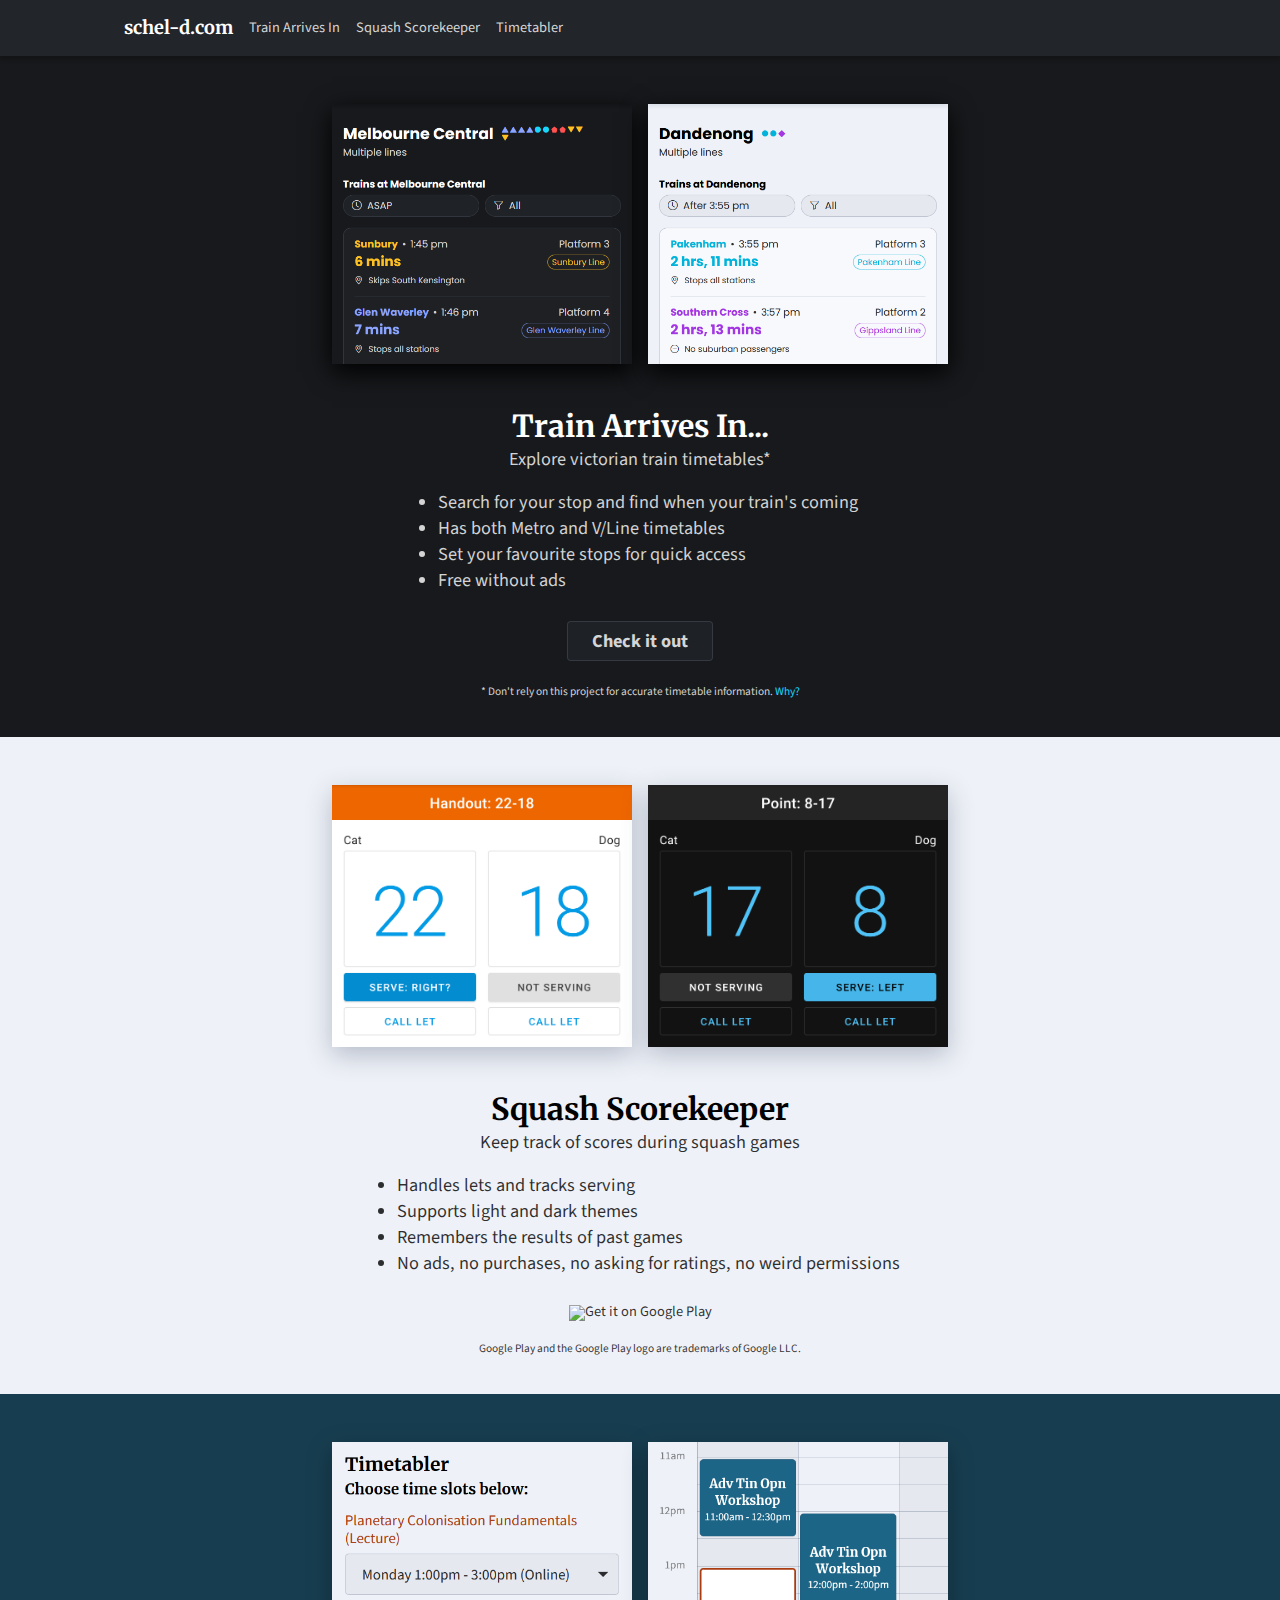
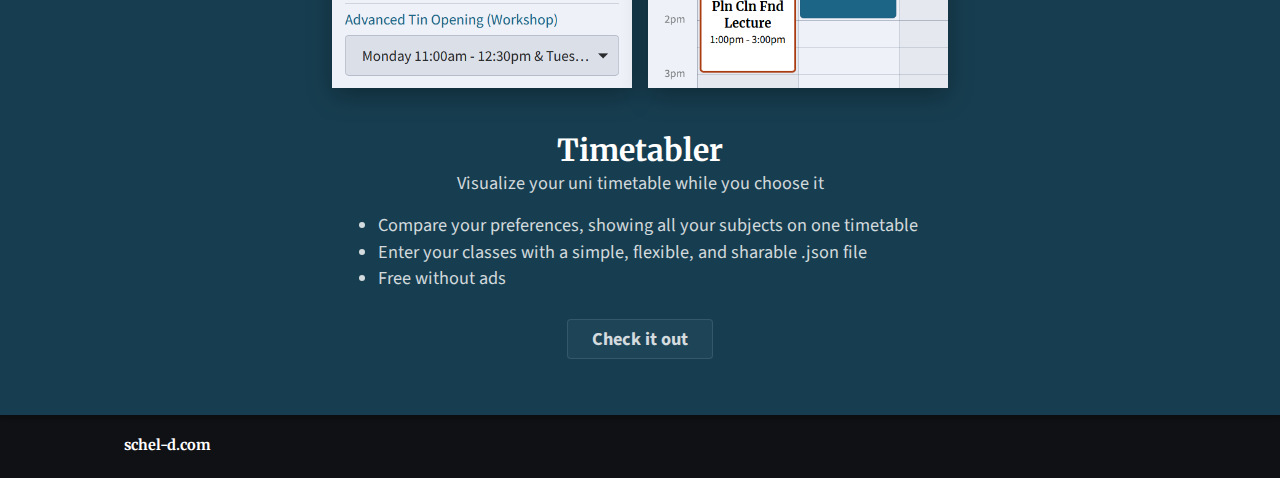
==== commit a8f9cbed: "img width fix" ====
--- a/index.html
+++ b/index.html
@@ -46,8 +46,8 @@
 			<section class="dark level1 page-centerer">
 				<div class="page-centered project">
 					<div class="project-hero">
-						<img src="img/melbpt_banner_1.png" alt="Train Arrives In Screenshot">
-						<img src="img/melbpt_banner_2.png" alt="Train Arrives In Screenshot">
+						<div><img src="img/melbpt_banner_1.png" alt="Train Arrives In Screenshot"></div>
+						<div><img src="img/melbpt_banner_2.png" alt="Train Arrives In Screenshot"></div>
 					</div>
 					<h1>Train Arrives In...</h1>
 					<p class="subtitle">Explore victorian train timetables*</p>
@@ -68,8 +68,8 @@
 			<section class="light level1 page-centerer">
 				<div class="page-centered project">
 					<div class="project-hero">
-						<img src="img/squash_banner_1.png" alt="Squash Scorekeeper Screenshot">
-						<img src="img/squash_banner_2.png" alt="Squash Scorekeeper Screenshot">
+						<div><img src="img/squash_banner_1.png" alt="Squash Scorekeeper Screenshot"></div>
+						<div><img src="img/squash_banner_2.png" alt="Squash Scorekeeper Screenshot"></div>
 					</div>
 					<h1>Squash Scorekeeper</h1>
 					<p class="subtitle">Keep track of scores during squash games</p>
@@ -93,8 +93,8 @@
 			<section class="dark custom-bg page-centerer" style="background-color: #173e50;">
 				<div class="page-centered project">
 					<div class="project-hero">
-						<img src="img/timetabler_banner_1.png" alt="Timetabler Screenshot">
-						<img src="img/timetabler_banner_2.png" alt="Timetabler Screenshot">
+						<div><img src="img/timetabler_banner_1.png" alt="Timetabler Screenshot"></div>
+						<div><img src="img/timetabler_banner_2.png" alt="Timetabler Screenshot"></div>
 					</div>
 					<h1>Timetabler</h1>
 					<p class="subtitle">Visualize your uni timetable while you choose it</p>
--- a/css/index.css
+++ b/css/index.css
@@ -927,17 +927,21 @@
   align-items: center;
   padding-left: 16px;
   padding-right: 16px;
-  padding-bottom: 48px;
+  padding-bottom: 56px;
 }
 .project .project-hero {
   flex-direction: row;
   margin-top: 48px;
 }
+.project .project-hero div {
+  flex-shrink: 1;
+  flex-grow: 1;
+  max-width: 300px;
+}
 .project .project-hero img {
   width: 100%;
-  max-width: 250px;
-}
-.project .project-hero img:not(:last-child) {
+}
+.project .project-hero div:not(:last-child) {
   margin-right: 16px;
 }
 .project h1 {
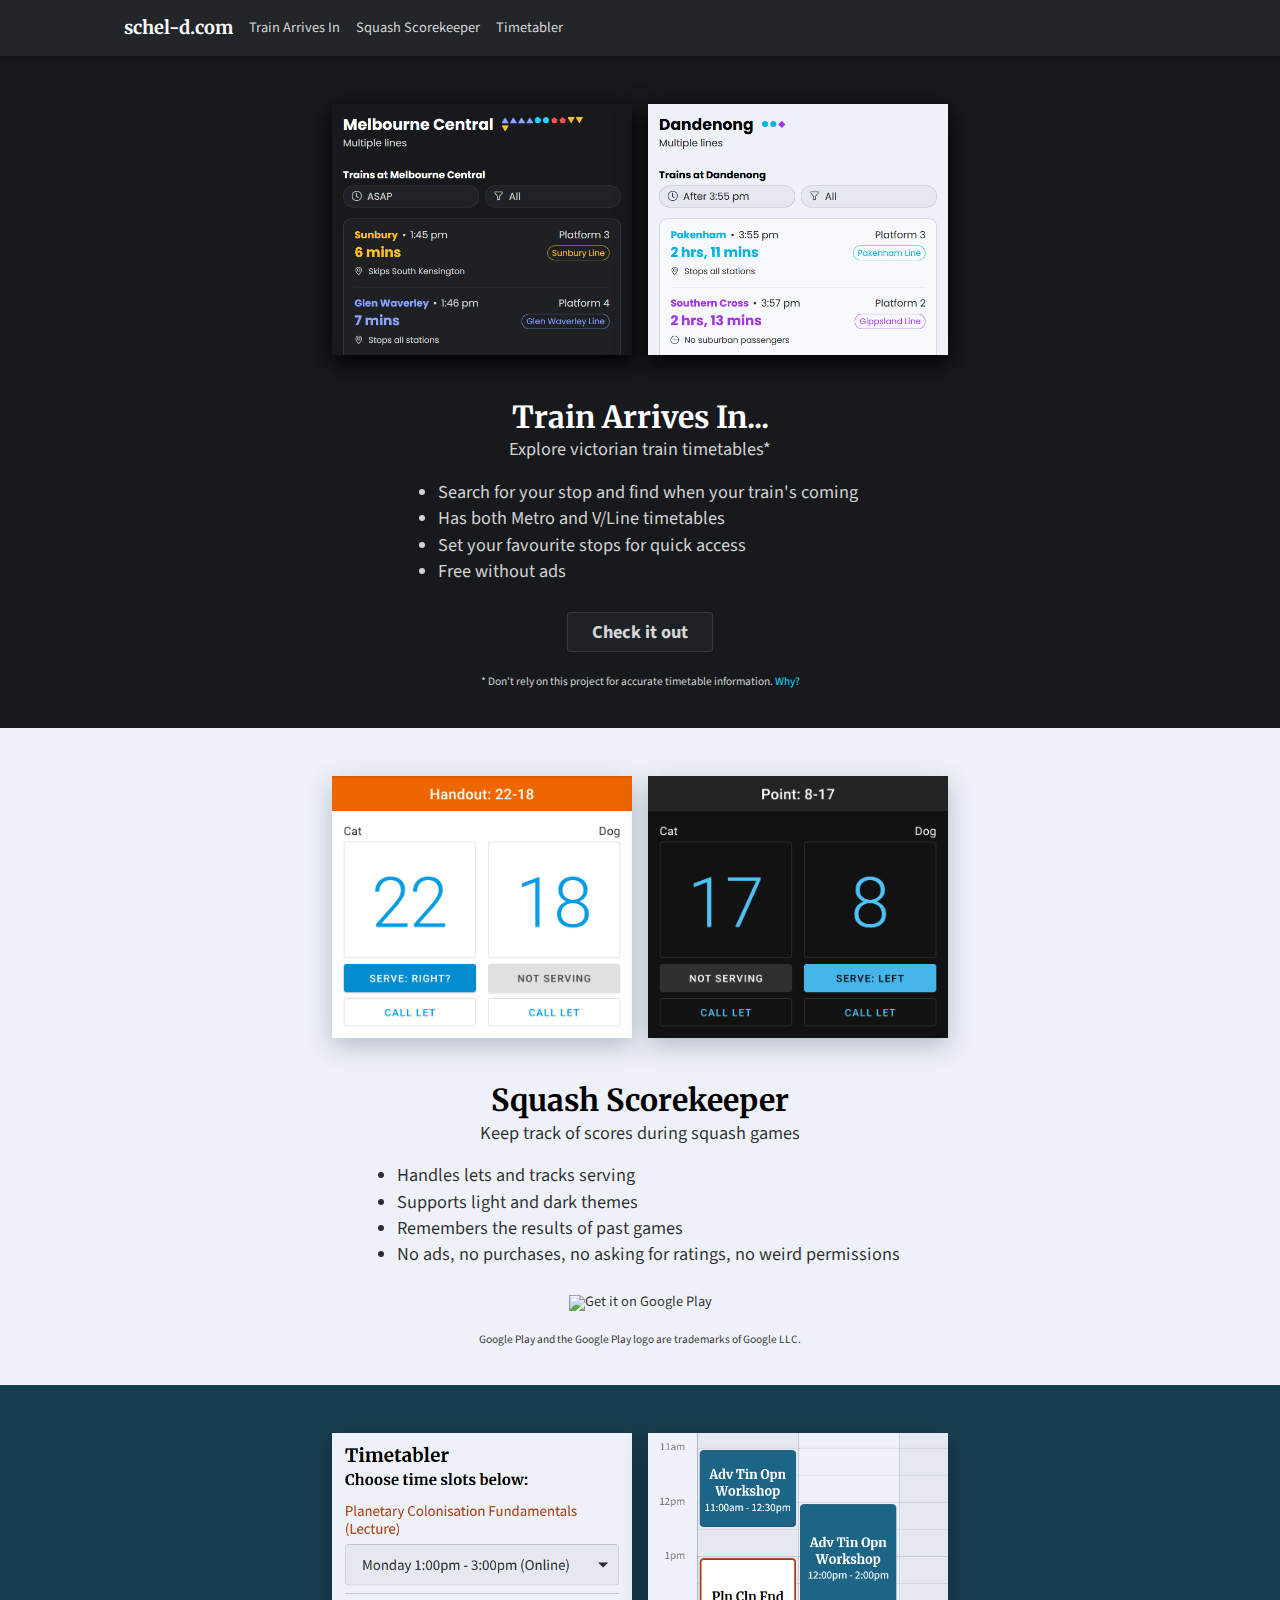
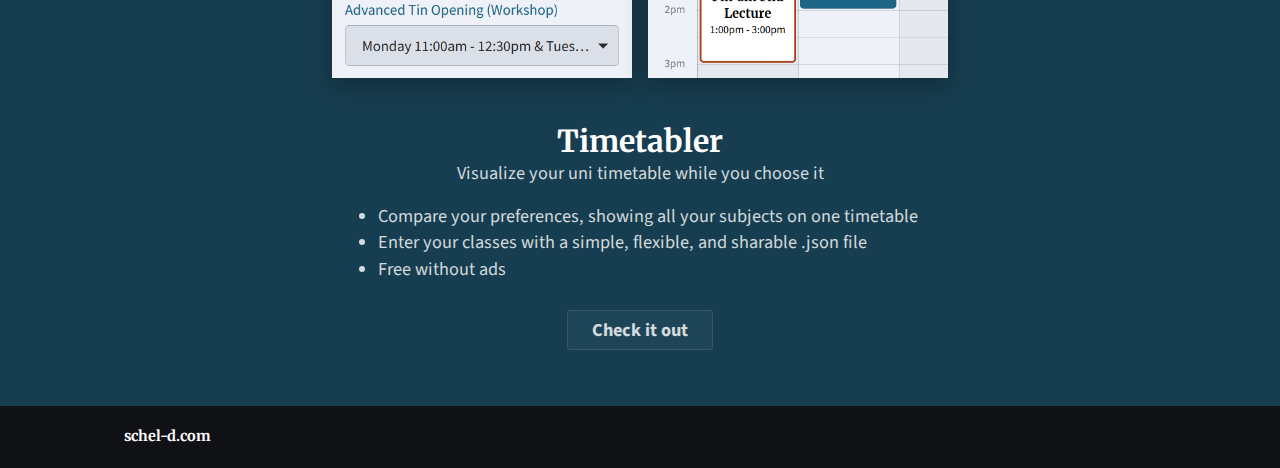
==== commit cadcead4: "github link uses a tag" ====
--- a/index.html
+++ b/index.html
@@ -27,7 +27,7 @@
 						Timetabler
 					</a>
 					<div class="flex-grow"></div>
-					<button onclick="window.location.href = 'https:\/\/github.com/schel-d'" class="icon-button nav-link">
+					<a href="https://github.com/schel-d" class="icon-button nav-link">
 						<span class="iconify" data-icon="uil:github"></span>
 					</a>
 				</div>
@@ -36,7 +36,7 @@
 						Projects
 					</a>
 					<div class="flex-grow"></div>
-					<button onclick="window.location.href = 'https:\/\/github.com/schel-d'" class="icon-button nav-link">
+					<a href="https://github.com/schel-d" class="icon-button nav-link">
 						<span class="iconify" data-icon="uil:github"></span>
 					</a>
 				</div>
--- a/css/index.css
+++ b/css/index.css
@@ -403,7 +403,7 @@
   border: 2px solid #19D6FF;
 }
 
-button.icon-button, input.icon-button[type=button], input.icon-button[type=submit], input.icon-button[type=reset] {
+button.icon-button, input.icon-button[type=button], input.icon-button[type=submit], input.icon-button[type=reset], a.icon-button {
   height: 40px;
   width: 40px;
   padding: 0;
@@ -414,41 +414,41 @@
   border-radius: 12px;
   outline: none;
 }
-button.icon-button i, input.icon-button[type=button] i, input.icon-button[type=submit] i, input.icon-button[type=reset] i {
+button.icon-button i, input.icon-button[type=button] i, input.icon-button[type=submit] i, input.icon-button[type=reset] i, a.icon-button i {
   font-size: 1.2rem;
 }
 
-.light button.icon-button, .light input.icon-button[type=button], .light input.icon-button[type=submit], .light input.icon-button[type=reset] {
-  background-color: transparent;
-  border: none;
-}
-.light button.icon-button:hover, .light input.icon-button[type=button]:hover, .light input.icon-button[type=submit]:hover, .light input.icon-button[type=reset]:hover {
+.light button.icon-button, .light input.icon-button[type=button], .light input.icon-button[type=submit], .light input.icon-button[type=reset], .light a.icon-button {
+  background-color: transparent;
+  border: none;
+}
+.light button.icon-button:hover, .light input.icon-button[type=button]:hover, .light input.icon-button[type=submit]:hover, .light input.icon-button[type=reset]:hover, .light a.icon-button:hover {
   background-color: rgba(54, 69, 99, 0.1);
   border: none;
 }
-.light button.icon-button:active, .light input.icon-button[type=button]:active, .light input.icon-button[type=submit]:active, .light input.icon-button[type=reset]:active {
+.light button.icon-button:active, .light input.icon-button[type=button]:active, .light input.icon-button[type=submit]:active, .light input.icon-button[type=reset]:active, .light a.icon-button:active {
   background-color: rgba(54, 69, 99, 0.15);
   border: none;
 }
-.light button.icon-button:disabled, .light button.icon-button[disabled], .light input.icon-button[type=button]:disabled, .light input.icon-button[type=button][disabled], .light input.icon-button[type=submit]:disabled, .light input.icon-button[type=submit][disabled], .light input.icon-button[type=reset]:disabled, .light input.icon-button[type=reset][disabled] {
-  opacity: 0.5;
-  background-color: transparent;
-  border: none;
-}
-
-.dark button.icon-button, .dark input.icon-button[type=button], .dark input.icon-button[type=submit], .dark input.icon-button[type=reset] {
-  background-color: transparent;
-  border: none;
-}
-.dark button.icon-button:hover, .dark input.icon-button[type=button]:hover, .dark input.icon-button[type=submit]:hover, .dark input.icon-button[type=reset]:hover {
+.light button.icon-button:disabled, .light button.icon-button[disabled], .light input.icon-button[type=button]:disabled, .light input.icon-button[type=button][disabled], .light input.icon-button[type=submit]:disabled, .light input.icon-button[type=submit][disabled], .light input.icon-button[type=reset]:disabled, .light input.icon-button[type=reset][disabled], .light a.icon-button:disabled, .light a.icon-button[disabled] {
+  opacity: 0.5;
+  background-color: transparent;
+  border: none;
+}
+
+.dark button.icon-button, .dark input.icon-button[type=button], .dark input.icon-button[type=submit], .dark input.icon-button[type=reset], .dark a.icon-button {
+  background-color: transparent;
+  border: none;
+}
+.dark button.icon-button:hover, .dark input.icon-button[type=button]:hover, .dark input.icon-button[type=submit]:hover, .dark input.icon-button[type=reset]:hover, .dark a.icon-button:hover {
   background-color: rgba(179, 196, 230, 0.08);
   border: none;
 }
-.dark button.icon-button:active, .dark input.icon-button[type=button]:active, .dark input.icon-button[type=submit]:active, .dark input.icon-button[type=reset]:active {
+.dark button.icon-button:active, .dark input.icon-button[type=button]:active, .dark input.icon-button[type=submit]:active, .dark input.icon-button[type=reset]:active, .dark a.icon-button:active {
   background-color: rgba(179, 196, 230, 0.11);
   border: none;
 }
-.dark button.icon-button:disabled, .dark button.icon-button[disabled], .dark input.icon-button[type=button]:disabled, .dark input.icon-button[type=button][disabled], .dark input.icon-button[type=submit]:disabled, .dark input.icon-button[type=submit][disabled], .dark input.icon-button[type=reset]:disabled, .dark input.icon-button[type=reset][disabled] {
+.dark button.icon-button:disabled, .dark button.icon-button[disabled], .dark input.icon-button[type=button]:disabled, .dark input.icon-button[type=button][disabled], .dark input.icon-button[type=submit]:disabled, .dark input.icon-button[type=submit][disabled], .dark input.icon-button[type=reset]:disabled, .dark input.icon-button[type=reset][disabled], .dark a.icon-button:disabled, .dark a.icon-button[disabled] {
   opacity: 0.5;
   background-color: transparent;
   border: none;
@@ -864,7 +864,6 @@
 
 main {
   z-index: 1;
-  box-shadow: 0px 4px 4px 0px rgba(0, 0, 0, 0.2);
   flex-grow: 1;
 }
 
@@ -908,8 +907,16 @@
   color: #000000d0;
 }
 
+nav.light, .light nav, main.light, .light main {
+  box-shadow: 0px 4px 4px 0px rgba(54, 69, 99, 0.1);
+}
+
 .dark a.nav-link, .dark a#nav-title {
   color: #ffffffd0;
+}
+
+nav.dark, .dark nav, main.dark, .dark main {
+  box-shadow: 0px 4px 4px 0px rgba(0, 0, 0, 0.2);
 }
 
 @media only screen and (min-width: 600px) {
@@ -925,6 +932,7 @@
 .project {
   min-height: 60vh;
   align-items: center;
+  justify-content: center;
   padding-left: 16px;
   padding-right: 16px;
   padding-bottom: 56px;
@@ -932,17 +940,16 @@
 .project .project-hero {
   flex-direction: row;
   margin-top: 48px;
+  margin-right: -16px;
 }
 .project .project-hero div {
   flex-shrink: 1;
   flex-grow: 1;
   max-width: 300px;
+  margin-right: 16px;
 }
 .project .project-hero img {
   width: 100%;
-}
-.project .project-hero div:not(:last-child) {
-  margin-right: 16px;
 }
 .project h1 {
   margin-top: 48px;
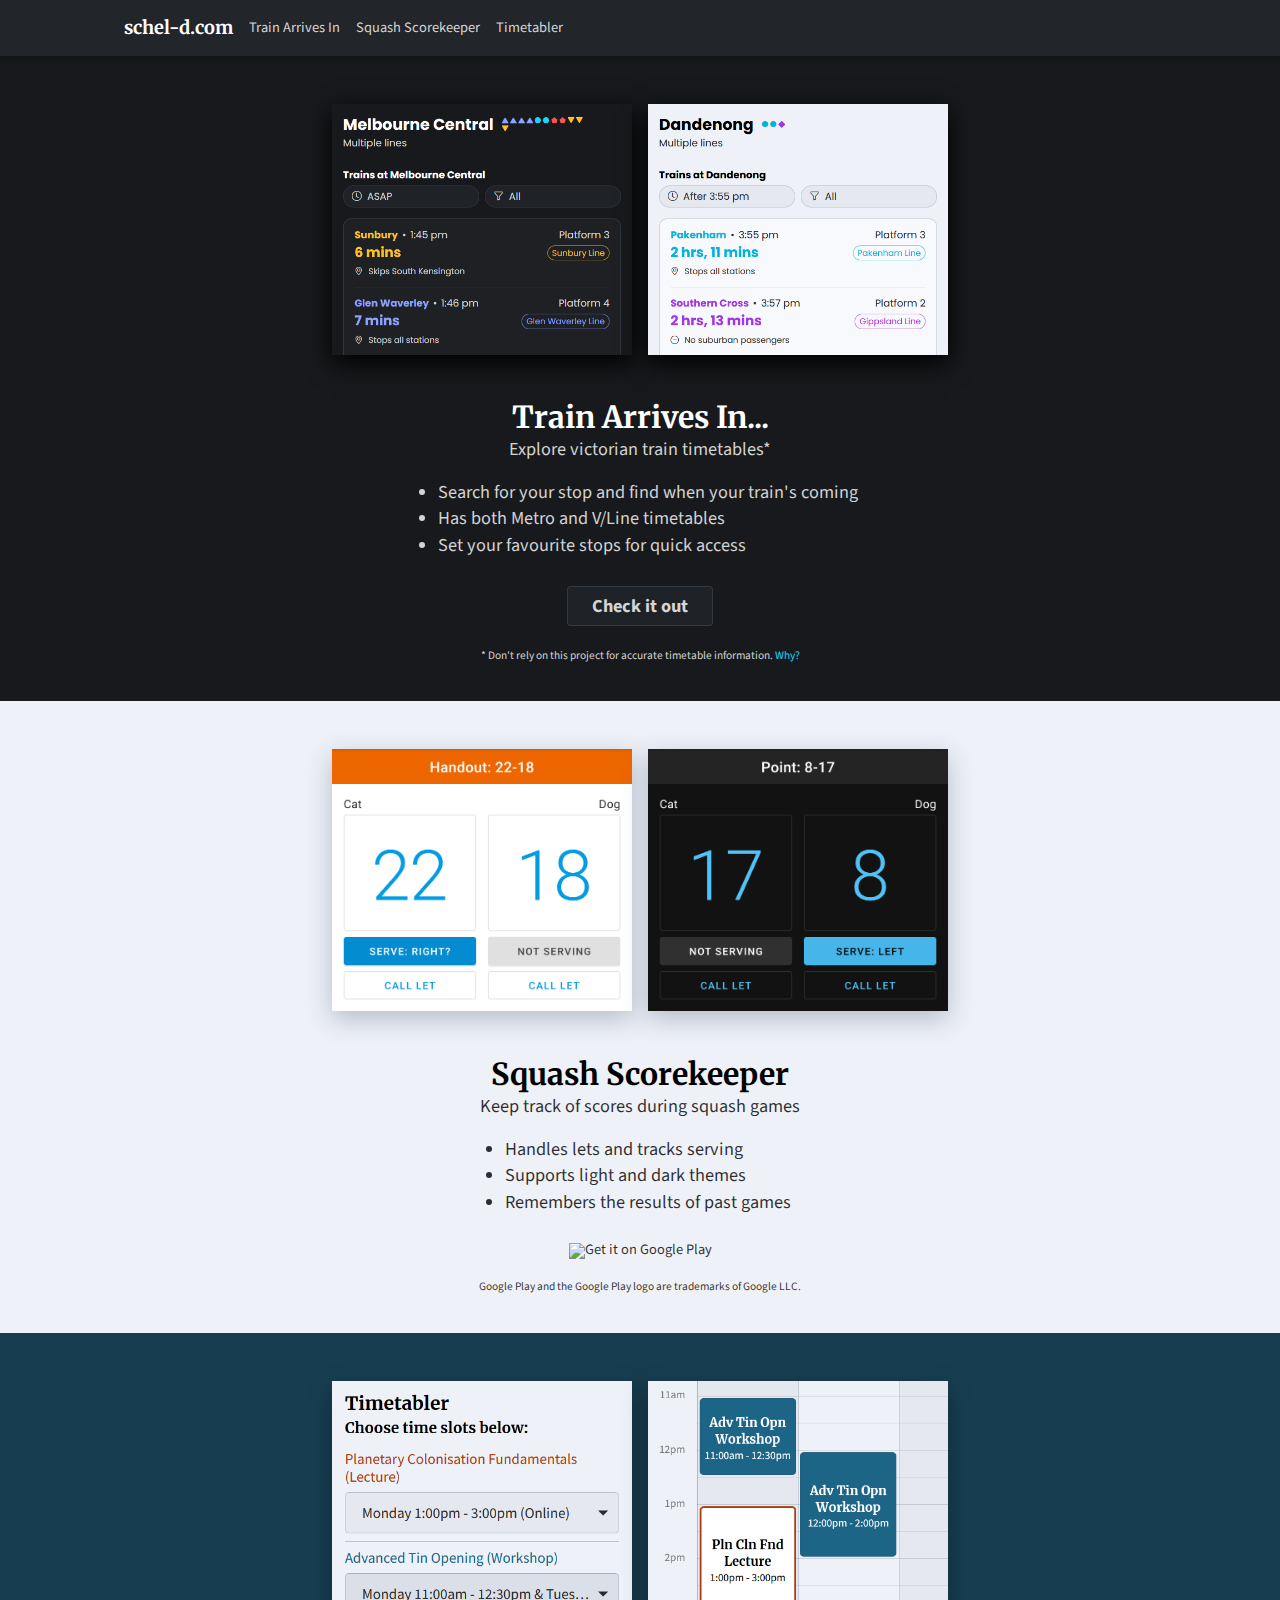
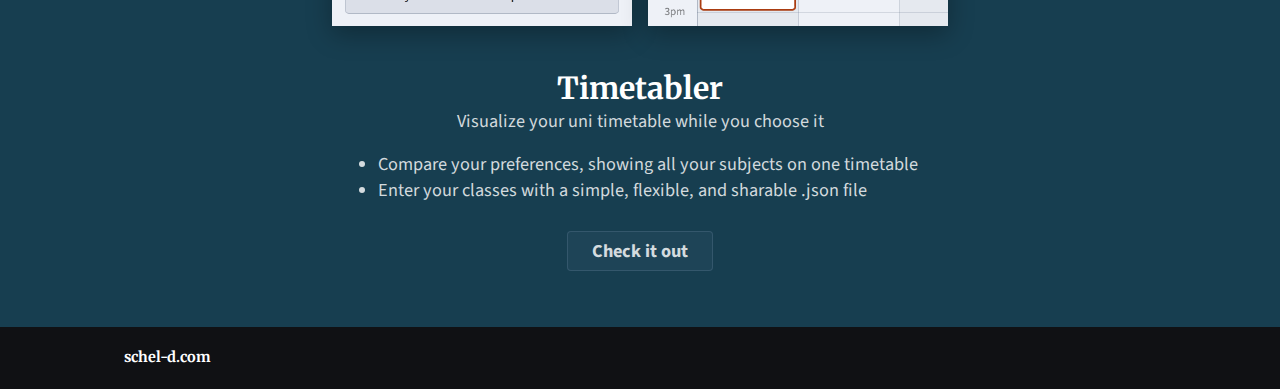
==== commit f22f465b: "every project doesn't need 'free' repeated" ====
--- a/index.html
+++ b/index.html
@@ -55,7 +55,6 @@
 						<li>Search for your stop and find when your train's coming</li>
 						<li>Has both Metro and V/Line timetables</li>
 						<li>Set your favourite stops for quick access</li>
-						<li>Free without ads</li>
 					</ul>
 					<div class="project-action">
 						<a href="https://trainarrives.in/" class="button color-normal">Check it out</a>
@@ -77,7 +76,6 @@
 						<li>Handles lets and tracks serving</li>
 						<li>Supports light and dark themes</li>
 						<li>Remembers the results of past games</li>
-						<li>No ads, no purchases, no asking for ratings, no weird permissions</li>
 					</ul>
 					<div class="project-action">
 						<a class="play-badge" href="https://play.google.com/store/apps/details?id=com.schel_d.squash&amp;amp;hl=en_US&amp;amp;gl=US&amp;amp;pcampaignid=pcampaignidMKT-Other-global-all-co-prtnr-py-PartBadge-Mar2515-1">
@@ -101,7 +99,6 @@
 					<ul>
 						<li>Compare your preferences, showing all your subjects on one timetable</li>
 						<li>Enter your classes with a simple, flexible, and sharable .json file</li>
-						<li>Free without ads</li>
 					</ul>
 					<div class="project-action">
 						<a href="/timetabler" class="button color-normal">Check it out</a>
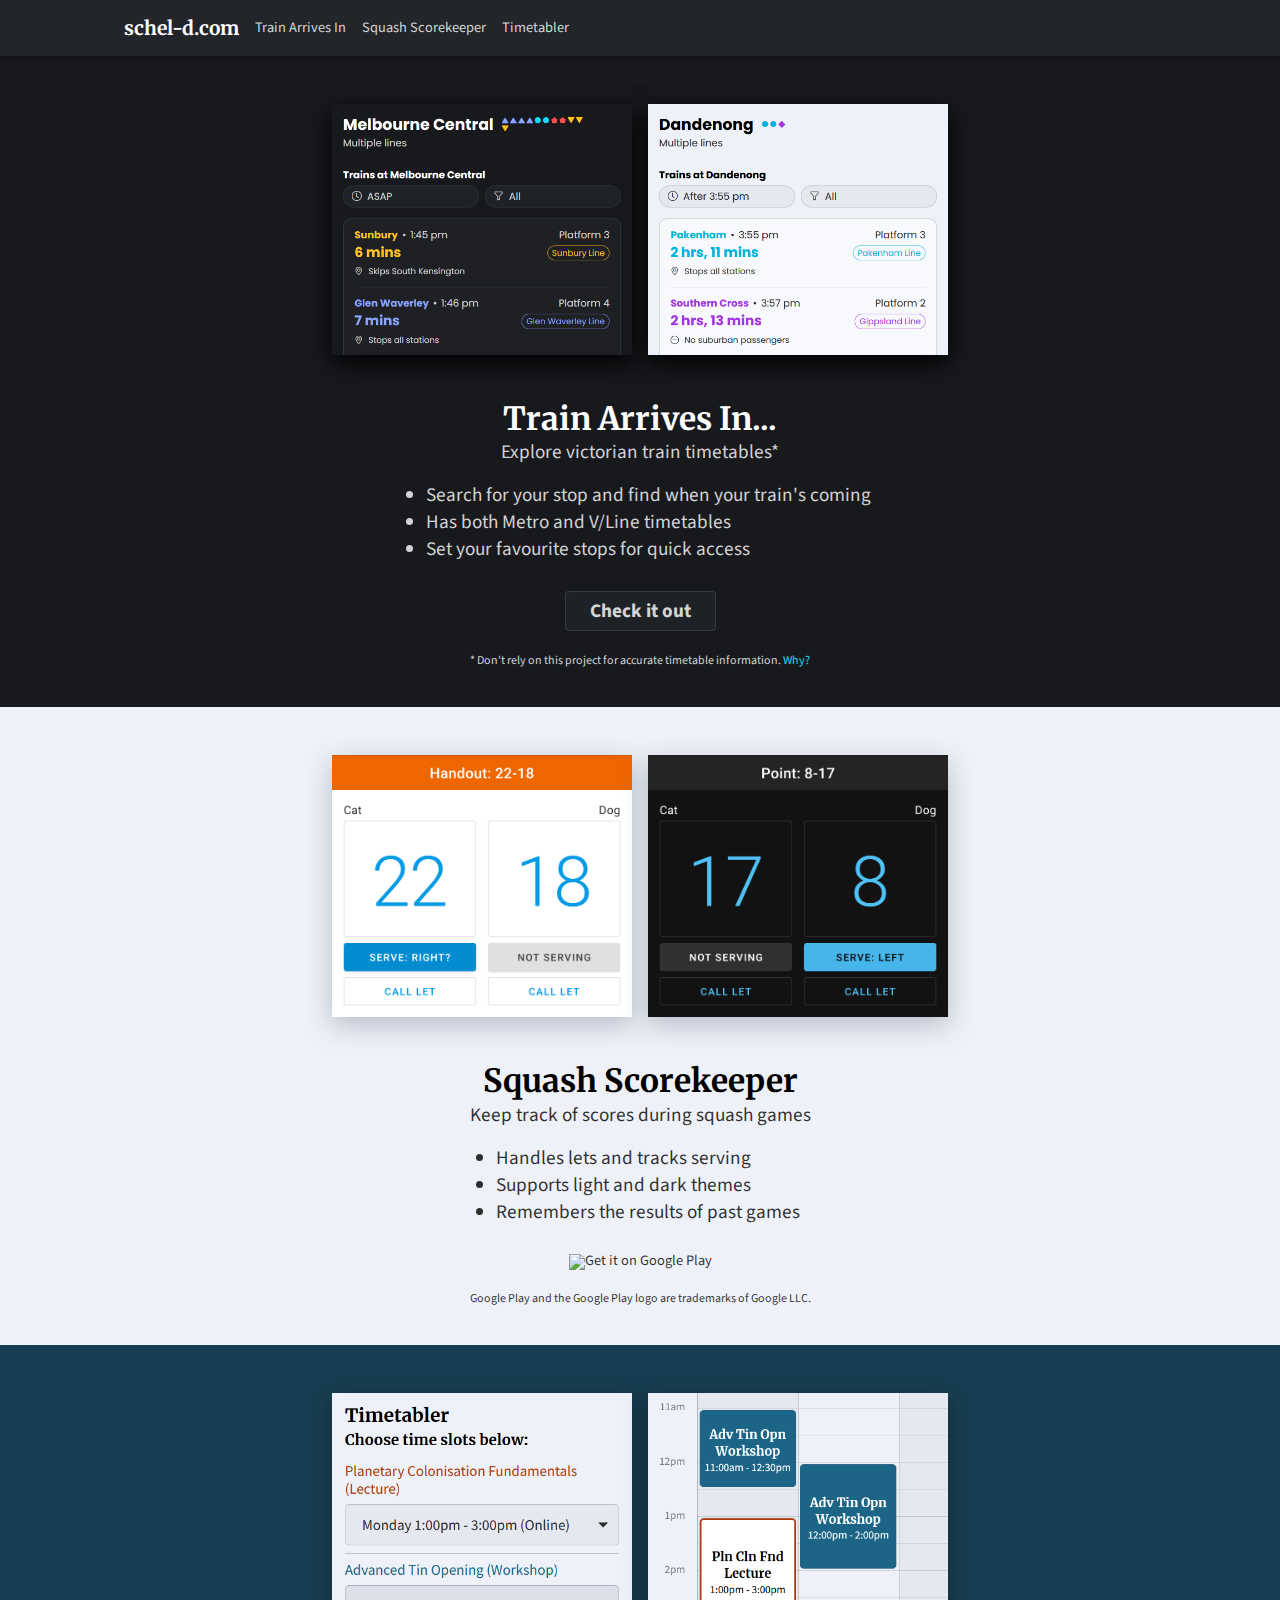
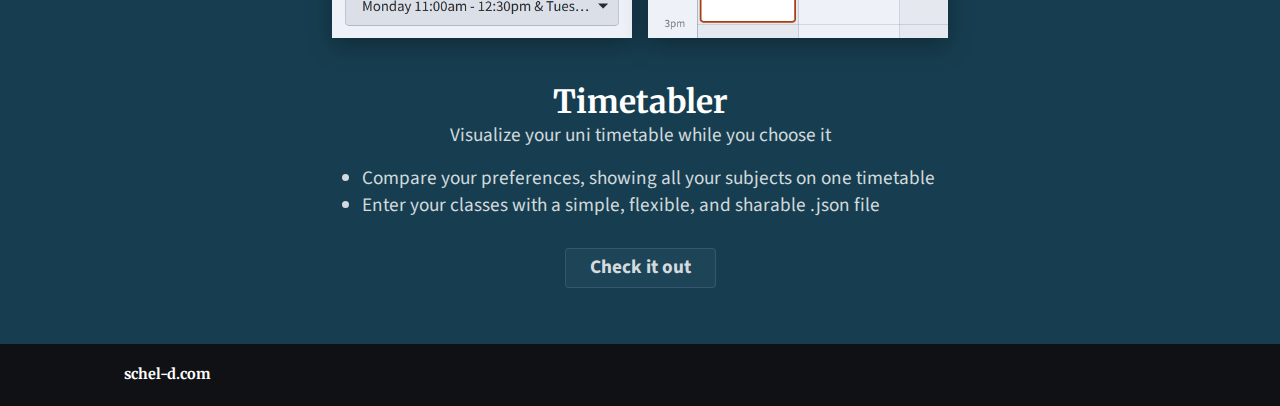
==== commit 3bd9a769: "fix css href for 404 page" ====
--- a/index.html
+++ b/index.html
@@ -1,115 +1,164 @@
 <!DOCTYPE html>
 <html lang="en">
-	<head>
-		<meta charset="UTF-8">
-		<meta http-equiv="X-UA-Compatible" content="IE=edge">
-		<meta name="viewport" content="width=device-width, initial-scale=1.0">
-		<title>Home (schel-d)</title>
-		<meta name="description" content="My personal projects.">
-		<link rel="shortcut icon" href="/favicon.ico?" type="image/x-icon">
-		<link rel="stylesheet" href="./css/index.css">
-		<script src="https://code.iconify.design/2/2.1.2/iconify.min.js"></script>
-	</head>
-	<body>
-		<nav class="dark level3 page-centerer">
-			<div class="page-centered" id="nav-main">
-				<a id="nav-title" href="/">
-					<h1>schel-d.com</h1>
-				</a>
-				<div id="nav-main-large">
-					<a href="https://trainarrives.in/" class="nav-link">
-						Train Arrives In
-					</a>
-					<a href="https://play.google.com/store/apps/details?id=com.schel_d.squash&amp;amp;hl=en_US&amp;amp;gl=US&amp;amp;pcampaignid=pcampaignidMKT-Other-global-all-co-prtnr-py-PartBadge-Mar2515-1" class="nav-link">
-						Squash Scorekeeper
-					</a>
-					<a href="/timetabler" class="nav-link">
-						Timetabler
-					</a>
-					<div class="flex-grow"></div>
-					<a href="https://github.com/schel-d" class="icon-button nav-link">
-						<span class="iconify" data-icon="uil:github"></span>
-					</a>
-				</div>
-				<div id="nav-main-small">
-					<a href="/" class="nav-link">
-						Projects
-					</a>
-					<div class="flex-grow"></div>
-					<a href="https://github.com/schel-d" class="icon-button nav-link">
-						<span class="iconify" data-icon="uil:github"></span>
-					</a>
-				</div>
-			</div>
-		</nav>
-		<main>
-			<section class="dark level1 page-centerer">
-				<div class="page-centered project">
-					<div class="project-hero">
-						<div><img src="img/melbpt_banner_1.png" alt="Train Arrives In Screenshot"></div>
-						<div><img src="img/melbpt_banner_2.png" alt="Train Arrives In Screenshot"></div>
-					</div>
-					<h1>Train Arrives In...</h1>
-					<p class="subtitle">Explore victorian train timetables*</p>
-					<ul>
-						<li>Search for your stop and find when your train's coming</li>
-						<li>Has both Metro and V/Line timetables</li>
-						<li>Set your favourite stops for quick access</li>
-					</ul>
-					<div class="project-action">
-						<a href="https://trainarrives.in/" class="button color-normal">Check it out</a>
-					</div>
-					<p class="disclaimer">
-						* Don't rely on this project for accurate timetable information. <a href="https://trainarrives.in/about#data-sources">Why?</a>
-					</p>
-				</div>
-			</section>
-			<section class="light level1 page-centerer">
-				<div class="page-centered project">
-					<div class="project-hero">
-						<div><img src="img/squash_banner_1.png" alt="Squash Scorekeeper Screenshot"></div>
-						<div><img src="img/squash_banner_2.png" alt="Squash Scorekeeper Screenshot"></div>
-					</div>
-					<h1>Squash Scorekeeper</h1>
-					<p class="subtitle">Keep track of scores during squash games</p>
-					<ul>
-						<li>Handles lets and tracks serving</li>
-						<li>Supports light and dark themes</li>
-						<li>Remembers the results of past games</li>
-					</ul>
-					<div class="project-action">
-						<a class="play-badge" href="https://play.google.com/store/apps/details?id=com.schel_d.squash&amp;amp;hl=en_US&amp;amp;gl=US&amp;amp;pcampaignid=pcampaignidMKT-Other-global-all-co-prtnr-py-PartBadge-Mar2515-1">
-							<img alt="Get it on Google Play" src="https://play.google.com/intl/en_us/badges/static/images/badges/en_badge_web_generic.png">
-						</a>
-					</div>
-					<p class="disclaimer">
-						Google Play and the Google Play logo are trademarks of Google LLC.
-					</p>
-				</div>
-			</section>
-			
-			<section class="dark custom-bg page-centerer" style="background-color: #173e50;">
-				<div class="page-centered project">
-					<div class="project-hero">
-						<div><img src="img/timetabler_banner_1.png" alt="Timetabler Screenshot"></div>
-						<div><img src="img/timetabler_banner_2.png" alt="Timetabler Screenshot"></div>
-					</div>
-					<h1>Timetabler</h1>
-					<p class="subtitle">Visualize your uni timetable while you choose it</p>
-					<ul>
-						<li>Compare your preferences, showing all your subjects on one timetable</li>
-						<li>Enter your classes with a simple, flexible, and sharable .json file</li>
-					</ul>
-					<div class="project-action">
-						<a href="/timetabler" class="button color-normal">Check it out</a>
-					</div>
-				</div>
-			</section>
-		</main>
-		<footer class="dark level0 page-centerer">
-			<div class="page-centered" id="footer-main">
-				<h1>schel-d.com</h1>
-			</div>
-		</footer>
-	</body>
-</html>+  <head>
+    <meta charset="UTF-8" />
+    <meta http-equiv="X-UA-Compatible" content="IE=edge" />
+    <meta name="viewport" content="width=device-width, initial-scale=1.0" />
+    <title>Home (schel-d)</title>
+    <meta name="description" content="My personal projects." />
+    <link rel="shortcut icon" href="/favicon.ico?" type="image/x-icon" />
+    <link rel="stylesheet" href="/css/index.css" />
+    <script src="https://code.iconify.design/2/2.1.2/iconify.min.js"></script>
+  </head>
+  <body>
+    <nav class="dark level3 page-centerer">
+      <div class="page-centered" id="nav-main">
+        <a id="nav-title" href="/">
+          <h1>schel-d.com</h1>
+        </a>
+        <div id="nav-main-large">
+          <a href="https://trainarrives.in/" class="nav-link">
+            Train Arrives In
+          </a>
+          <a
+            href="https://play.google.com/store/apps/details?id=com.schel_d.squash&amp;amp;hl=en_US&amp;amp;gl=US&amp;amp;pcampaignid=pcampaignidMKT-Other-global-all-co-prtnr-py-PartBadge-Mar2515-1"
+            class="nav-link"
+          >
+            Squash Scorekeeper
+          </a>
+          <a href="/timetabler" class="nav-link"> Timetabler </a>
+          <div class="flex-grow"></div>
+          <a href="https://github.com/schel-d" class="icon-button nav-link">
+            <span class="iconify" data-icon="uil:github"></span>
+          </a>
+        </div>
+        <div id="nav-main-small">
+          <a href="/" class="nav-link"> Projects </a>
+          <div class="flex-grow"></div>
+          <a href="https://github.com/schel-d" class="icon-button nav-link">
+            <span class="iconify" data-icon="uil:github"></span>
+          </a>
+        </div>
+      </div>
+    </nav>
+    <main>
+      <section class="dark level1 page-centerer">
+        <div class="page-centered project">
+          <div class="project-hero">
+            <div>
+              <img
+                src="img/melbpt_banner_1.png"
+                alt="Train Arrives In Screenshot"
+              />
+            </div>
+            <div>
+              <img
+                src="img/melbpt_banner_2.png"
+                alt="Train Arrives In Screenshot"
+              />
+            </div>
+          </div>
+          <h1>Train Arrives In...</h1>
+          <p class="subtitle">Explore victorian train timetables*</p>
+          <ul>
+            <li>Search for your stop and find when your train's coming</li>
+            <li>Has both Metro and V/Line timetables</li>
+            <li>Set your favourite stops for quick access</li>
+          </ul>
+          <div class="project-action">
+            <a href="https://trainarrives.in/" class="button color-normal"
+              >Check it out</a
+            >
+          </div>
+          <p class="disclaimer">
+            * Don't rely on this project for accurate timetable information.
+            <a href="https://trainarrives.in/about#data-sources">Why?</a>
+          </p>
+        </div>
+      </section>
+      <section class="light level1 page-centerer">
+        <div class="page-centered project">
+          <div class="project-hero">
+            <div>
+              <img
+                src="img/squash_banner_1.png"
+                alt="Squash Scorekeeper Screenshot"
+              />
+            </div>
+            <div>
+              <img
+                src="img/squash_banner_2.png"
+                alt="Squash Scorekeeper Screenshot"
+              />
+            </div>
+          </div>
+          <h1>Squash Scorekeeper</h1>
+          <p class="subtitle">Keep track of scores during squash games</p>
+          <ul>
+            <li>Handles lets and tracks serving</li>
+            <li>Supports light and dark themes</li>
+            <li>Remembers the results of past games</li>
+          </ul>
+          <div class="project-action">
+            <a
+              class="play-badge"
+              href="https://play.google.com/store/apps/details?id=com.schel_d.squash&amp;amp;hl=en_US&amp;amp;gl=US&amp;amp;pcampaignid=pcampaignidMKT-Other-global-all-co-prtnr-py-PartBadge-Mar2515-1"
+            >
+              <img
+                alt="Get it on Google Play"
+                src="https://play.google.com/intl/en_us/badges/static/images/badges/en_badge_web_generic.png"
+              />
+            </a>
+          </div>
+          <p class="disclaimer">
+            Google Play and the Google Play logo are trademarks of Google LLC.
+          </p>
+        </div>
+      </section>
+
+      <section
+        class="dark custom-bg page-centerer"
+        style="background-color: #173e50"
+      >
+        <div class="page-centered project">
+          <div class="project-hero">
+            <div>
+              <img
+                src="img/timetabler_banner_1.png"
+                alt="Timetabler Screenshot"
+              />
+            </div>
+            <div>
+              <img
+                src="img/timetabler_banner_2.png"
+                alt="Timetabler Screenshot"
+              />
+            </div>
+          </div>
+          <h1>Timetabler</h1>
+          <p class="subtitle">
+            Visualize your uni timetable while you choose it
+          </p>
+          <ul>
+            <li>
+              Compare your preferences, showing all your subjects on one
+              timetable
+            </li>
+            <li>
+              Enter your classes with a simple, flexible, and sharable .json
+              file
+            </li>
+          </ul>
+          <div class="project-action">
+            <a href="/timetabler" class="button color-normal">Check it out</a>
+          </div>
+        </div>
+      </section>
+    </main>
+    <footer class="dark level0 page-centerer">
+      <div class="page-centered" id="footer-main">
+        <h1>schel-d.com</h1>
+      </div>
+    </footer>
+  </body>
+</html>
--- a/css/index.css
+++ b/css/index.css
@@ -2,7 +2,10 @@
 * {
   box-sizing: border-box;
   font-family: sans-serif;
-  font-size: 0.95rem;
+}
+
+*:not(html) {
+  font-size: 0.9rem;
 }
 
 html, body, div, span, object, iframe, h1, h2, h3, h4, h5, h6, p, blockquote,
@@ -86,7 +89,7 @@
   display: block;
   height: 1px;
   border: 0;
-  border-top: 1px solid #70707070;
+  border-top: 1px solid rgba(112, 112, 112, 0.4392156863);
   margin: 1rem 0;
   padding: 0;
 }
@@ -115,43 +118,43 @@
 }
 
 body.light {
-  background-color: #dee3ed;
+  background-color: hsl(220deg, 30%, 90%);
 }
 
 body.dark {
-  background-color: #101114;
+  background-color: hsl(220deg, 10%, 7%);
 }
 
 .light.level0, .light .level0 {
-  background-color: #dee3ed;
+  background-color: hsl(220deg, 30%, 90%);
 }
 
 .light.level1, .light .level1 {
-  background-color: #eef1f7;
+  background-color: hsl(220deg, 35%, 95%);
 }
 
 .light.level2, .light .level2 {
-  background-color: #f8f9fc;
+  background-color: hsl(220deg, 35%, 98%);
 }
 
 .light.level3, .light .level3 {
-  background-color: white;
+  background-color: hsl(220deg, 40%, 100%);
 }
 
 .dark.level0, .dark .level0 {
-  background-color: #101114;
+  background-color: hsl(220deg, 10%, 7%);
 }
 
 .dark.level1, .dark .level1 {
-  background-color: #17191c;
+  background-color: hsl(220deg, 10%, 10%);
 }
 
 .dark.level2, .dark .level2 {
-  background-color: #1e2024;
+  background-color: hsl(220deg, 10%, 13%);
 }
 
 .dark.level3, .dark .level3 {
-  background-color: #22252a;
+  background-color: hsl(220deg, 10%, 15%);
 }
 
 .light .border {
@@ -160,8 +163,17 @@
 .light .border-top {
   border-top: 1px solid rgba(54, 69, 99, 0.3);
 }
+.light .border-bottom {
+  border-bottom: 1px solid rgba(54, 69, 99, 0.3);
+}
+.light .border-left {
+  border-left: 1px solid rgba(54, 69, 99, 0.3);
+}
+.light .border-right {
+  border-right: 1px solid rgba(54, 69, 99, 0.3);
+}
 .light .border-accent {
-  border: 1px solid #00B3DA;
+  border: 1px solid #00b3da;
 }
 .light .border-error {
   border: 1px solid #DC0F0F;
@@ -182,8 +194,17 @@
 .dark .border-top {
   border-top: 1px solid rgba(179, 196, 230, 0.2);
 }
+.dark .border-bottom {
+  border-bottom: 1px solid rgba(179, 196, 230, 0.2);
+}
+.dark .border-left {
+  border-left: 1px solid rgba(179, 196, 230, 0.2);
+}
+.dark .border-right {
+  border-right: 1px solid rgba(179, 196, 230, 0.2);
+}
 .dark .border-accent {
-  border: 1px solid #19D6FF;
+  border: 1px solid #19d6ff;
 }
 .dark .border-error {
   border: 1px solid #FF5252;
@@ -284,62 +305,62 @@
 }
 
 .light * {
-  color: #000000d0;
+  color: rgba(0, 0, 0, 0.8156862745);
 }
 .light em, .light b {
   color: inherit;
 }
 .light h1, .light h2, .light h3, .light h4, .light h5, .light h6 {
-  color: #000000ff;
+  color: black;
 }
 .light code {
   background-color: rgba(54, 69, 99, 0.1);
 }
 .light a, .light a i {
-  color: #00B3DA;
+  color: #00b3da;
 }
 .light .color-accent {
-  color: #00B3DA;
+  color: #00b3da;
 }
 .light .color-strong {
-  color: #000000ff;
+  color: black;
 }
 .light .color-weak {
-  color: #00000080;
+  color: rgba(0, 0, 0, 0.5019607843);
 }
 .light .color-normal {
-  color: #000000d0;
+  color: rgba(0, 0, 0, 0.8156862745);
 }
 .light .error span, .light .error p, .light .error i, .light span.error, .light p.error, .light i.error {
   color: #DC0F0F;
 }
 
 .dark * {
-  color: #ffffffd0;
+  color: rgba(255, 255, 255, 0.8156862745);
 }
 .dark em, .dark b {
   color: inherit;
 }
 .dark h1, .dark h2, .dark h3, .dark h4, .dark h5, .dark h6 {
-  color: #ffffffff;
+  color: white;
 }
 .dark code {
   background-color: rgba(179, 196, 230, 0.08);
 }
 .dark a, .dark a i {
-  color: #19D6FF;
+  color: #19d6ff;
 }
 .dark .color-accent {
-  color: #19D6FF;
+  color: #19d6ff;
 }
 .dark .color-strong {
-  color: #ffffffff;
+  color: white;
 }
 .dark .color-weak {
-  color: #ffffff80;
+  color: rgba(255, 255, 255, 0.5019607843);
 }
 .dark .color-normal {
-  color: #ffffffd0;
+  color: rgba(255, 255, 255, 0.8156862745);
 }
 .dark .error span, .dark .error p, .dark .error i, .dark span.error, .dark p.error, .dark i.error {
   color: #FF5252;
@@ -354,7 +375,7 @@
   align-items: center;
   border-radius: 4px;
   outline: none;
-  font-size: 0.95rem;
+  font-size: 0.9rem;
 }
 
 a.button {
@@ -379,7 +400,7 @@
   border: 1px solid rgba(54, 69, 99, 0.25);
 }
 .light button.selected, .light input[type=button].selected, .light input[type=submit].selected, .light input[type=reset].selected, .light a.button.selected {
-  border: 2px solid #00B3DA;
+  border: 2px solid #00b3da;
 }
 
 .dark button, .dark input[type=button], .dark input[type=submit], .dark input[type=reset], .dark a.button {
@@ -400,7 +421,7 @@
   border: 1px solid rgba(179, 196, 230, 0.15);
 }
 .dark button.selected, .dark input[type=button].selected, .dark input[type=submit].selected, .dark input[type=reset].selected, .dark a.button.selected {
-  border: 2px solid #19D6FF;
+  border: 2px solid #19d6ff;
 }
 
 button.icon-button, input.icon-button[type=button], input.icon-button[type=submit], input.icon-button[type=reset], a.icon-button {
@@ -415,7 +436,7 @@
   outline: none;
 }
 button.icon-button i, input.icon-button[type=button] i, input.icon-button[type=submit] i, input.icon-button[type=reset] i, a.icon-button i {
-  font-size: 1.2rem;
+  font-size: 1.125rem;
 }
 
 .light button.icon-button, .light input.icon-button[type=button], .light input.icon-button[type=submit], .light input.icon-button[type=reset], .light a.icon-button {
@@ -465,7 +486,7 @@
   outline: none;
 }
 button.subtle i, input.subtle[type=button] i, input.subtle[type=submit] i, input.subtle[type=reset] i, a.button-subtle i {
-  font-size: 1.2rem;
+  font-size: 1.125rem;
 }
 
 .light button.subtle, .light input.subtle[type=button], .light input.subtle[type=submit], .light input.subtle[type=reset], .light a.button-subtle {
@@ -511,7 +532,7 @@
   align-items: center;
   border-radius: 4px;
   outline: none;
-  font-size: 0.95rem;
+  font-size: 0.9rem;
   padding: 0px 10px;
 }
 
@@ -547,7 +568,7 @@
   border: 1px solid rgba(54, 69, 99, 0.45);
 }
 .light input[type=text]:focus, .light input[type=password]:focus, .light input[type=search]:focus, .light input[type=url]:focus, .light input[type=date]:focus, .light input[type=datetime-local]:focus, .light input[type=email]:focus, .light input[type=month]:focus, .light input[type=number]:focus, .light input[type=tel]:focus, .light input[type=time]:focus, .light input[type=week]:focus, .light textarea:focus {
-  border: 1px solid #00B3DA;
+  border: 1px solid #00b3da;
   box-shadow: 0px 1px 2px rgba(0, 179, 218, 0.3);
 }
 .light input[type=text]:disabled, .light input[type=text][disabled], .light input[type=password]:disabled, .light input[type=password][disabled], .light input[type=search]:disabled, .light input[type=search][disabled], .light input[type=url]:disabled, .light input[type=url][disabled], .light input[type=date]:disabled, .light input[type=date][disabled], .light input[type=datetime-local]:disabled, .light input[type=datetime-local][disabled], .light input[type=email]:disabled, .light input[type=email][disabled], .light input[type=month]:disabled, .light input[type=month][disabled], .light input[type=number]:disabled, .light input[type=number][disabled], .light input[type=tel]:disabled, .light input[type=tel][disabled], .light input[type=time]:disabled, .light input[type=time][disabled], .light input[type=week]:disabled, .light input[type=week][disabled], .light textarea:disabled, .light textarea[disabled] {
@@ -555,7 +576,7 @@
   background-color: transparent;
 }
 .light ::placeholder {
-  color: #00000080;
+  color: rgba(0, 0, 0, 0.5019607843);
   opacity: 1;
 }
 
@@ -567,7 +588,7 @@
   border: 1px solid rgba(179, 196, 230, 0.3);
 }
 .dark input[type=text]:focus, .dark input[type=password]:focus, .dark input[type=search]:focus, .dark input[type=url]:focus, .dark input[type=date]:focus, .dark input[type=datetime-local]:focus, .dark input[type=email]:focus, .dark input[type=month]:focus, .dark input[type=number]:focus, .dark input[type=tel]:focus, .dark input[type=time]:focus, .dark input[type=week]:focus, .dark textarea:focus {
-  border: 1px solid #19D6FF;
+  border: 1px solid #19d6ff;
   box-shadow: 0px 1px 2px rgba(25, 214, 255, 0.5);
 }
 .dark input[type=text]:disabled, .dark input[type=text][disabled], .dark input[type=password]:disabled, .dark input[type=password][disabled], .dark input[type=search]:disabled, .dark input[type=search][disabled], .dark input[type=url]:disabled, .dark input[type=url][disabled], .dark input[type=date]:disabled, .dark input[type=date][disabled], .dark input[type=datetime-local]:disabled, .dark input[type=datetime-local][disabled], .dark input[type=email]:disabled, .dark input[type=email][disabled], .dark input[type=month]:disabled, .dark input[type=month][disabled], .dark input[type=number]:disabled, .dark input[type=number][disabled], .dark input[type=tel]:disabled, .dark input[type=tel][disabled], .dark input[type=time]:disabled, .dark input[type=time][disabled], .dark input[type=week]:disabled, .dark input[type=week][disabled], .dark textarea:disabled, .dark textarea[disabled] {
@@ -575,7 +596,7 @@
   background-color: transparent;
 }
 .dark ::placeholder {
-  color: #ffffff80;
+  color: rgba(255, 255, 255, 0.5019607843);
   opacity: 1;
 }
 
@@ -609,14 +630,14 @@
   background-color: rgba(0, 0, 0, 0.75);
 }
 .dark .dialog-overlay #dialog {
-  filter: drop-shadow(0px 4px 16px #00000080);
+  filter: drop-shadow(0px 4px 16px rgba(0, 0, 0, 0.5019607843));
 }
 
 .light .dialog-overlay {
   background-color: rgba(0, 0, 0, 0.25);
 }
 .light .dialog-overlay #dialog {
-  filter: drop-shadow(0px 4px 8px #00000020);
+  filter: drop-shadow(0px 4px 8px rgba(0, 0, 0, 0.1254901961));
 }
 
 body.dialog-open {
@@ -633,7 +654,7 @@
   align-items: center;
   border-radius: 4px;
   outline: none;
-  font-size: 0.95rem;
+  font-size: 0.9rem;
   text-overflow: ellipsis;
 }
 select option.default {
@@ -641,13 +662,13 @@
 }
 
 .light option, .dark option {
-  color: #000000d0;
+  color: rgba(0, 0, 0, 0.8156862745);
 }
 
 .light select {
   background-color: rgba(54, 69, 99, 0.05);
   border: 1px solid rgba(54, 69, 99, 0.25);
-  background-image: url("data:image/svg+xml;utf8,<svg fill='%23000000d0' height='24' viewBox='0 0 24 24' width='24' xmlns='http://www.w3.org/2000/svg'><path d='M7 10l5 5 5-5z'/><path d='M0 0h24v24H0z' fill='none'/></svg>");
+  background-image: url("data:image/svg+xml;utf8,<svg fill='%23gba(0, 0, 0, 0.8156862745)' height='24' viewBox='0 0 24 24' width='24' xmlns='http://www.w3.org/2000/svg'><path d='M7 10l5 5 5-5z'/><path d='M0 0h24v24H0z' fill='none'/></svg>");
   background-repeat: no-repeat;
   background-position-x: calc(100% - 0.2rem);
   background-position-y: 50%;
@@ -662,7 +683,7 @@
 }
 .light select:focus {
   background-color: rgba(54, 69, 99, 0.05);
-  border: 1px solid #00B3DA;
+  border: 1px solid #00b3da;
 }
 .light select:disabled {
   background-color: transparent;
@@ -673,7 +694,7 @@
 .dark select {
   background-color: rgba(179, 196, 230, 0.05);
   border: 1px solid rgba(179, 196, 230, 0.15);
-  background-image: url("data:image/svg+xml;utf8,<svg fill='%23ffffffd0' height='24' viewBox='0 0 24 24' width='24' xmlns='http://www.w3.org/2000/svg'><path d='M7 10l5 5 5-5z'/><path d='M0 0h24v24H0z' fill='none'/></svg>");
+  background-image: url("data:image/svg+xml;utf8,<svg fill='%23gba(255, 255, 255, 0.8156862745)' height='24' viewBox='0 0 24 24' width='24' xmlns='http://www.w3.org/2000/svg'><path d='M7 10l5 5 5-5z'/><path d='M0 0h24v24H0z' fill='none'/></svg>");
   background-repeat: no-repeat;
   background-position-x: calc(100% - 0.2rem);
   background-position-y: 50%;
@@ -688,7 +709,7 @@
 }
 .dark select:focus {
   background-color: rgba(179, 196, 230, 0.05);
-  border: 1px solid #19D6FF;
+  border: 1px solid #19d6ff;
 }
 .dark select:disabled {
   background-color: transparent;
@@ -751,10 +772,10 @@
   border: 1px solid rgba(179, 196, 230, 0.15);
 }
 .dark label.radio input[type=radio]:checked {
-  border: 2px solid #19D6FF;
+  border: 2px solid #19d6ff;
 }
 .dark label.radio input[type=radio] + .radio-check {
-  background-color: #19D6FF;
+  background-color: #19d6ff;
 }
 
 .light label.radio input[type=radio] {
@@ -781,10 +802,10 @@
   border: 1px solid rgba(54, 69, 99, 0.25);
 }
 .light label.radio input[type=radio]:checked {
-  border: 2px solid #00B3DA;
+  border: 2px solid #00b3da;
 }
 .light label.radio input[type=radio] + .radio-check {
-  background-color: #00B3DA;
+  background-color: #00b3da;
 }
 
 label.picker-subtle {
@@ -809,35 +830,35 @@
 }
 
 .dark label.picker-subtle input[type=radio] + p {
-  color: #ffffff80;
+  color: rgba(255, 255, 255, 0.5019607843);
 }
 .dark label.picker-subtle input[type=radio]:hover + p {
-  color: #ffffffd0;
+  color: rgba(255, 255, 255, 0.8156862745);
 }
 .dark label.picker-subtle input[type=radio]:active + p {
-  color: #ffffffff;
+  color: white;
 }
 .dark label.picker-subtle input[type=radio]:disabled + p {
   opacity: 0.5;
 }
 .dark label.picker-subtle input[type=radio]:checked + p {
-  color: #19D6FF;
+  color: #19d6ff;
 }
 
 .light label.picker-subtle input[type=radio] + p {
-  color: #00000080;
+  color: rgba(0, 0, 0, 0.5019607843);
 }
 .light label.picker-subtle input[type=radio]:hover + p {
-  color: #000000d0;
+  color: rgba(0, 0, 0, 0.8156862745);
 }
 .light label.picker-subtle input[type=radio]:active + p {
-  color: #000000ff;
+  color: black;
 }
 .light label.picker-subtle input[type=radio]:disabled + p {
   opacity: 0.5;
 }
 .light label.picker-subtle input[type=radio]:checked + p {
-  color: #00B3DA;
+  color: #00b3da;
 }
 
 body, div, header, article, section, footer, aside, main, nav {
@@ -904,7 +925,7 @@
 }
 
 .light a.nav-link, .light a#nav-title {
-  color: #000000d0;
+  color: rgba(0, 0, 0, 0.8156862745);
 }
 
 nav.light, .light nav, main.light, .light main {
@@ -912,7 +933,7 @@
 }
 
 .dark a.nav-link, .dark a#nav-title {
-  color: #ffffffd0;
+  color: rgba(255, 255, 255, 0.8156862745);
 }
 
 nav.dark, .dark nav, main.dark, .dark main {
